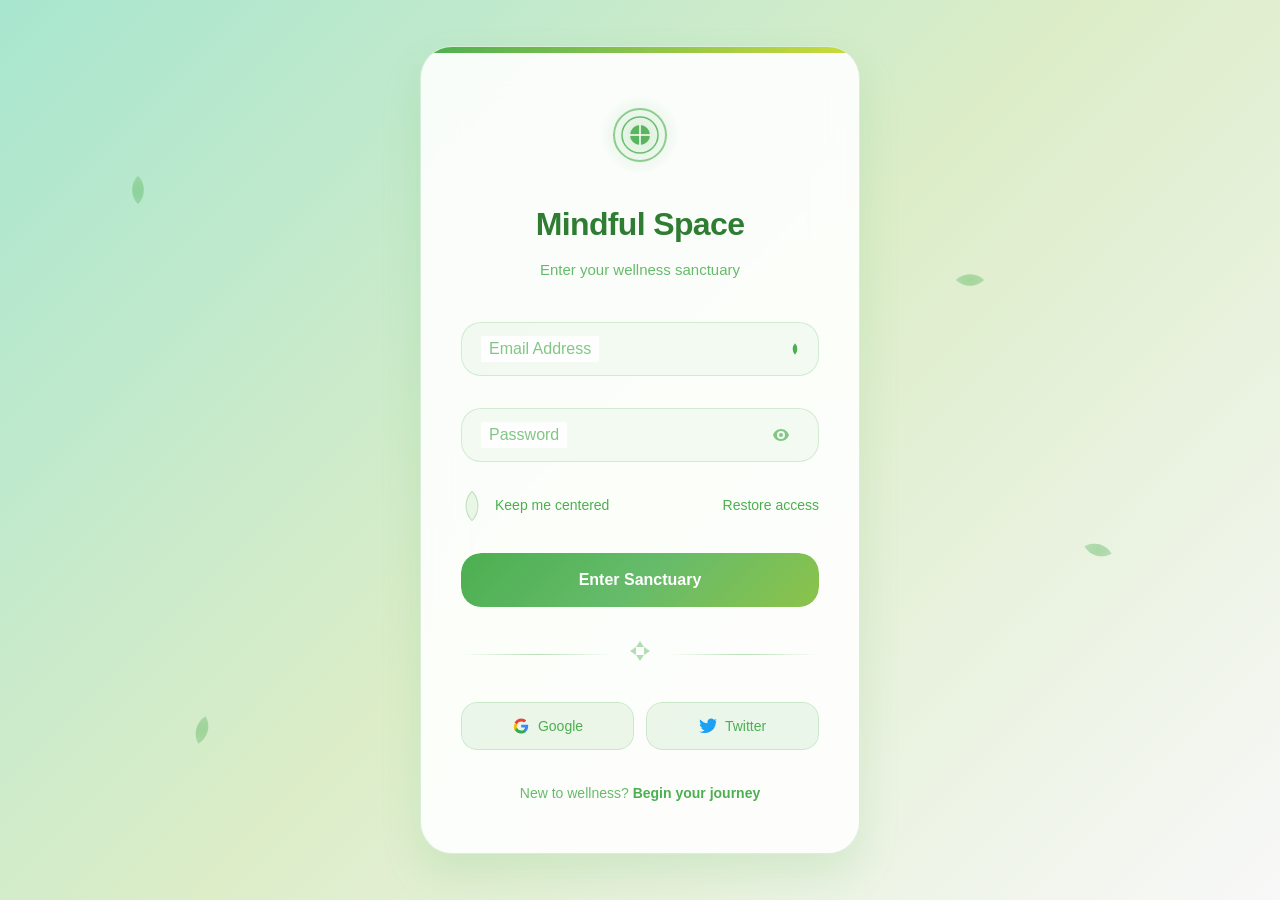
==== login/index.html @ 8d36cc29 "Add files via upload" ====
<!DOCTYPE html>
<html lang="en">
<head>
    <meta charset="UTF-8">
    <meta name="viewport" content="width=device-width, initial-scale=1.0">
    <title>Eco Wellness Login</title>
    <link rel="stylesheet" href="style.css">
</head>
<body>
    <div class="nature-background">
        <div class="floating-leaf leaf-1"></div>
        <div class="floating-leaf leaf-2"></div>
        <div class="floating-leaf leaf-3"></div>
        <div class="floating-leaf leaf-4"></div>
    </div>

    <div class="login-container">
        <div class="wellness-card">
            <div class="organic-border"></div>
            
            <div class="mindful-header">
                <div class="zen-logo">
                    <svg width="56" height="56" viewBox="0 0 56 56" fill="none">
                        <circle cx="28" cy="28" r="26" stroke="currentColor" stroke-width="2" fill="none" opacity="0.6"/>
                        <circle cx="28" cy="28" r="18" stroke="currentColor" stroke-width="1.5" fill="none" opacity="0.8"/>
                        <circle cx="28" cy="28" r="10" fill="currentColor" opacity="0.9"/>
                        <path d="M28 18v20M18 28h20" stroke="white" stroke-width="1.5" stroke-linecap="round"/>
                    </svg>
                    <div class="zen-glow"></div>
                </div>
                <h1>Mindful Space</h1>
                <p>Enter your wellness sanctuary</p>
            </div>
            
            <form class="harmony-form" id="loginForm" novalidate>
                <div class="organic-field">
                    <div class="field-nature"></div>
                    <input type="email" id="email" name="email" required autocomplete="email">
                    <label for="email">Email Address</label>
                    <div class="growth-indicator">
                        <div class="leaf-sprout"></div>
                    </div>
                    <span class="gentle-error" id="emailError"></span>
                </div>

                <div class="organic-field">
                    <div class="field-nature"></div>
                    <input type="password" id="password" name="password" required autocomplete="current-password">
                    <label for="password">Password</label>
                    <button type="button" class="nature-toggle" id="passwordToggle" aria-label="Toggle password visibility">
                        <svg class="eye-visible" width="20" height="20" viewBox="0 0 20 20" fill="none">
                            <path d="M10 4c-4 0-7 3-8 6 1 3 4 6 8 6s7-3 8-6c-1-3-4-6-8-6zm0 10a4 4 0 110-8 4 4 0 010 8zm0-6a2 2 0 100 4 2 2 0 000-4z" fill="currentColor"/>
                        </svg>
                        <svg class="eye-hidden" width="20" height="20" viewBox="0 0 20 20" fill="none">
                            <path d="M3 3l14 14M8.5 8.5a2 2 0 002.83 2.83m-.83-4.83a4 4 0 014 4M10 6C6 6 3 9 2 12c.5 1.5 2 3.5 4 4.5M10 14c4 0 7-3 8-6-.5-1.5-2-3.5-4-4.5" stroke="currentColor" stroke-width="1.5" stroke-linecap="round" stroke-linejoin="round"/>
                        </svg>
                    </button>
                    <span class="gentle-error" id="passwordError"></span>
                </div>

                <div class="mindful-options">
                    <label class="zen-checkbox">
                        <input type="checkbox" id="remember" name="remember">
                        <span class="checkbox-leaf">
                            <div class="leaf-shape"></div>
                            <svg width="10" height="8" viewBox="0 0 10 8" fill="none">
                                <path d="M1 4l2.5 2.5L9 1" stroke="currentColor" stroke-width="1.5" stroke-linecap="round" stroke-linejoin="round"/>
                            </svg>
                        </span>
                        <span class="checkbox-text">Keep me centered</span>
                    </label>
                    <a href="#" class="healing-link">Restore access</a>
                </div>

                <button type="submit" class="harmony-button">
                    <div class="button-earth"></div>
                    <span class="button-text">Enter Sanctuary</span>
                    <div class="button-growth">
                        <div class="growing-circle circle-1"></div>
                        <div class="growing-circle circle-2"></div>
                        <div class="growing-circle circle-3"></div>
                    </div>
                    <div class="button-aura"></div>
                </button>
            </form>

            <div class="balance-divider">
                <div class="divider-branch"></div>
                <div class="divider-center">
                    <svg width="24" height="24" viewBox="0 0 24 24" fill="none">
                        <path d="M12 2L8 8h8l-4-6zM12 22l4-6H8l4 6zM2 12l6-4v8l-6-4zM22 12l-6 4V8l6 4z" fill="currentColor" opacity="0.6"/>
                    </svg>
                </div>
                <div class="divider-branch"></div>
            </div>

            <div class="natural-social">
                <button type="button" class="earth-social">
                    <div class="social-earth"></div>
                    <svg width="18" height="18" viewBox="0 0 18 18">
                        <path fill="#4285F4" d="M16.2 9.2c0-.5-.04-1-.12-1.5H9.2v2.8h3.9a3.4 3.4 0 01-1.5 2.2v1.8h2.4c1.4-1.3 2.2-3.2 2.2-5.3z"/>
                        <path fill="#34A853" d="M9.2 16.5c2 0 3.7-.7 4.9-1.8l-2.4-1.8c-.7.5-1.5.7-2.5.7-1.9 0-3.6-1.3-4.2-3H2.6v1.8c1.2 2.4 3.7 4.1 6.6 4.1z"/>
                        <path fill="#FBBC05" d="M5 10.8a5.2 5.2 0 010-2.6V6.4H2.6a8.6 8.6 0 000 7.2L5 10.8z"/>
                        <path fill="#EA4335" d="M9.2 4.4c1.1 0 2.1.4 2.9 1.1l2.1-2.1C12.8 2.2 11.1 1.5 9.2 1.5c-2.9 0-5.4 1.7-6.6 4.1L5 7.4c.6-1.8 2.3-3 4.2-3z"/>
                    </svg>
                    <span>Google</span>
                    <div class="social-glow"></div>
                </button>
                
                <button type="button" class="earth-social">
                    <div class="social-earth"></div>
                    <svg width="18" height="18" viewBox="0 0 18 18" fill="#1DA1F2">
                        <path d="M18 3.4c-.7.3-1.4.5-2.2.6.8-.5 1.4-1.2 1.7-2.1-.7.4-1.5.7-2.4.9C14.4 2.1 13.4 1.5 12.2 1.5c-2.1 0-3.8 1.7-3.8 3.8 0 .3 0 .6.1.9C5.8 6 3.1 4.6 1.3 2.4c-.3.5-.5 1.2-.5 1.9 0 1.3.7 2.5 1.7 3.1-.6 0-1.2-.2-1.7-.5 0 1.8 1.3 3.4 3 3.7-.3.1-.7.1-1 .1-.2 0-.5 0-.7-.1.5 1.5 1.9 2.6 3.5 2.6-1.3 1-2.9 1.6-4.7 1.6-.3 0-.6 0-.9-.1C1.7 15.4 3.7 16 5.9 16c7.1 0 11-5.9 11-11v-.5c.8-.5 1.4-1.2 1.9-2 0 0 0 0 .2-.1z"/>
                    </svg>
                    <span>Twitter</span>
                    <div class="social-glow"></div>
                </button>
            </div>

            <div class="nurture-signup">
                <span>New to wellness? </span>
                <a href="#" class="growth-link">Begin your journey</a>
            </div>

            <div class="harmony-success" id="successMessage">
                <div class="success-mandala">
                    <div class="mandala-ring ring-1"></div>
                    <div class="mandala-ring ring-2"></div>
                    <div class="mandala-ring ring-3"></div>
                    <div class="mandala-center">
                        <svg width="28" height="28" viewBox="0 0 28 28" fill="none">
                            <path d="M8 14l6 6 12-12" stroke="currentColor" stroke-width="2.5" stroke-linecap="round" stroke-linejoin="round"/>
                        </svg>
                    </div>
                </div>
                <h3>Welcome Home</h3>
                <p>Your sanctuary awaits...</p>
            </div>
        </div>
    </div>

    <script src="../../shared/js/form-utils.js"></script>
    <script src="script.js"></script>
</body>
</html>
---- login/style.css ----
/* Eco Wellness Login Form - Complete & Self-Contained */

* {
    margin: 0;
    padding: 0;
    box-sizing: border-box;
}

body {
    font-family: -apple-system, BlinkMacSystemFont, 'Segoe UI', Roboto, 'Inter', sans-serif;
    background: linear-gradient(135deg, #a8e6cf 0%, #dcedc8 50%, #f8f8f8 100%);
    min-height: 100vh;
    display: flex;
    align-items: center;
    justify-content: center;
    padding: 20px;
    line-height: 1.6;
    position: relative;
    overflow: hidden;
}

/* Natural Background Elements */
.nature-background {
    position: fixed;
    top: 0;
    left: 0;
    width: 100%;
    height: 100%;
    z-index: 0;
    pointer-events: none;
}

.floating-leaf {
    position: absolute;
    width: 20px;
    height: 20px;
    background: radial-gradient(ellipse at center, #4caf50, #66bb6a);
    border-radius: 0 100% 0 100%;
    opacity: 0.4;
    animation: floatLeaf 8s ease-in-out infinite;
}

.leaf-1 {
    top: 20%;
    left: 10%;
    animation-delay: 0s;
    transform: rotate(45deg);
}

.leaf-2 {
    top: 60%;
    left: 85%;
    animation-delay: 2s;
    transform: rotate(-30deg);
}

.leaf-3 {
    top: 80%;
    left: 15%;
    animation-delay: 4s;
    transform: rotate(60deg);
}

.leaf-4 {
    top: 30%;
    left: 75%;
    animation-delay: 6s;
    transform: rotate(-45deg);
}

@keyframes floatLeaf {
    0%, 100% { transform: translateY(0) rotate(var(--rotation, 0deg)); opacity: 0.4; }
    50% { transform: translateY(-20px) rotate(calc(var(--rotation, 0deg) + 10deg)); opacity: 0.7; }
}

.login-container {
    width: 100%;
    max-width: 440px;
    position: relative;
    z-index: 1;
}

.wellness-card {
    background: rgba(255, 255, 255, 0.9);
    backdrop-filter: blur(20px);
    -webkit-backdrop-filter: blur(20px);
    border: 1px solid rgba(76, 175, 80, 0.2);
    border-radius: 32px;
    padding: 48px 40px;
    position: relative;
    overflow: hidden;
    box-shadow: 0 20px 40px rgba(76, 175, 80, 0.15);
}

.organic-border {
    position: absolute;
    top: 0;
    left: 0;
    right: 0;
    height: 6px;
    background: linear-gradient(90deg, #4caf50, #8bc34a, #cddc39, #8bc34a, #4caf50);
    background-size: 200% 100%;
    animation: organicFlow 4s ease-in-out infinite;
    border-radius: 32px 32px 0 0;
}

@keyframes organicFlow {
    0%, 100% { background-position: 0% 50%; }
    50% { background-position: 100% 50%; }
}

.mindful-header {
    text-align: center;
    margin-bottom: 40px;
}

.zen-logo {
    position: relative;
    width: 80px;
    height: 80px;
    margin: 0 auto 24px;
    display: flex;
    align-items: center;
    justify-content: center;
    color: #4caf50;
}

.zen-logo svg {
    position: relative;
    z-index: 2;
    animation: zenBreath 4s ease-in-out infinite;
}

@keyframes zenBreath {
    0%, 100% { transform: scale(1); }
    50% { transform: scale(1.05); }
}

.zen-glow {
    position: absolute;
    top: 0;
    left: 0;
    width: 100%;
    height: 100%;
    background: radial-gradient(circle, rgba(76, 175, 80, 0.2) 0%, transparent 70%);
    border-radius: 50%;
    animation: zenGlow 3s ease-in-out infinite;
}

@keyframes zenGlow {
    0%, 100% { transform: scale(1); opacity: 0.6; }
    50% { transform: scale(1.2); opacity: 0.8; }
}

.mindful-header h1 {
    color: #2e7d32;
    font-size: 2rem;
    font-weight: 600;
    margin-bottom: 8px;
    letter-spacing: -0.02em;
}

.mindful-header p {
    color: #66bb6a;
    font-size: 15px;
    font-weight: 400;
}

/* Organic Form Fields */
.organic-field {
    position: relative;
    margin-bottom: 32px;
}

.field-nature {
    position: absolute;
    top: 0;
    left: 0;
    right: 0;
    bottom: 0;
    background: rgba(76, 175, 80, 0.05);
    border: 1.5px solid rgba(76, 175, 80, 0.2);
    border-radius: 20px;
    transition: all 0.3s ease;
}

.organic-field input {
    width: 100%;
    background: transparent;
    border: none;
    padding: 18px 60px 18px 20px;
    color: #2e7d32;
    font-size: 16px;
    font-weight: 400;
    outline: none;
    position: relative;
    z-index: 2;
    font-family: inherit;
}

.organic-field input::placeholder {
    color: transparent;
}

.organic-field label {
    position: absolute;
    left: 20px;
    top: 50%;
    transform: translateY(-50%);
    color: #81c784;
    font-size: 16px;
    font-weight: 400;
    pointer-events: none;
    transition: all 0.3s ease;
    z-index: 3;
    background: rgba(255, 255, 255, 0.9);
    padding: 0 8px;
}

.organic-field input:focus + label,
.organic-field input:not(:placeholder-shown) + label {
    top: 0;
    font-size: 13px;
    font-weight: 500;
    color: #4caf50;
    transform: translateY(-50%);
}

.organic-field input:focus ~ .field-nature {
    border-color: #4caf50;
    background: rgba(76, 175, 80, 0.1);
    box-shadow: 0 0 0 2px rgba(76, 175, 80, 0.2);
}

.growth-indicator {
    position: absolute;
    right: 20px;
    top: 50%;
    transform: translateY(-50%);
    width: 8px;
    height: 8px;
    z-index: 4;
}

.leaf-sprout {
    width: 100%;
    height: 100%;
    background: #4caf50;
    border-radius: 0 100% 0 100%;
    opacity: 0;
    transform: scale(0) rotate(45deg);
    animation: sproutGrow 0.5s ease-out forwards;
}

.organic-field input:focus ~ .growth-indicator .leaf-sprout,
.organic-field input:valid ~ .growth-indicator .leaf-sprout {
    opacity: 1;
    transform: scale(1) rotate(45deg);
}

@keyframes sproutGrow {
    0% { opacity: 0; transform: scale(0) rotate(45deg); }
    100% { opacity: 1; transform: scale(1) rotate(45deg); }
}

/* Nature Toggle */
.organic-field:has(.nature-toggle) input {
    padding-right: 56px;
}

.nature-toggle {
    position: absolute;
    right: 20px;
    top: 50%;
    transform: translateY(-50%);
    background: none;
    border: none;
    cursor: pointer;
    color: #81c784;
    padding: 8px;
    border-radius: 12px;
    transition: all 0.3s ease;
    z-index: 4;
    display: flex;
    align-items: center;
    justify-content: center;
}

.nature-toggle:hover {
    color: #4caf50;
    background: rgba(76, 175, 80, 0.1);
}

.eye-hidden {
    display: none;
}

.nature-toggle.toggle-visible .eye-visible {
    display: none;
}

.nature-toggle.toggle-visible .eye-hidden {
    display: block;
}

/* Mindful Options */
.mindful-options {
    display: flex;
    justify-content: space-between;
    align-items: center;
    margin-bottom: 36px;
    flex-wrap: wrap;
    gap: 16px;
}

.zen-checkbox {
    display: flex;
    align-items: center;
    cursor: pointer;
    font-size: 14px;
    color: #4caf50;
    font-weight: 500;
}

.zen-checkbox input[type="checkbox"] {
    display: none;
}

.checkbox-leaf {
    width: 22px;
    height: 22px;
    margin-right: 12px;
    position: relative;
    display: flex;
    align-items: center;
    justify-content: center;
}

.leaf-shape {
    width: 100%;
    height: 100%;
    background: rgba(76, 175, 80, 0.1);
    border: 1.5px solid rgba(76, 175, 80, 0.3);
    border-radius: 0 100% 0 100%;
    transform: rotate(45deg);
    transition: all 0.3s ease;
    position: absolute;
}

.checkbox-leaf svg {
    color: transparent;
    transition: color 0.3s ease;
    position: relative;
    z-index: 1;
    transform: rotate(-45deg);
}

.zen-checkbox input[type="checkbox"]:checked + .checkbox-leaf .leaf-shape {
    background: #4caf50;
    border-color: #4caf50;
    box-shadow: 0 0 12px rgba(76, 175, 80, 0.4);
}

.zen-checkbox input[type="checkbox"]:checked + .checkbox-leaf svg {
    color: #ffffff;
}

.healing-link {
    color: #4caf50;
    text-decoration: none;
    font-size: 14px;
    font-weight: 500;
    transition: all 0.3s ease;
    position: relative;
}

.healing-link::after {
    content: '';
    position: absolute;
    bottom: -2px;
    left: 0;
    width: 0;
    height: 2px;
    background: linear-gradient(90deg, #4caf50, #8bc34a);
    transition: width 0.3s ease;
}

.healing-link:hover::after {
    width: 100%;
}

.healing-link:hover {
    color: #2e7d32;
}

/* Harmony Button */
.harmony-button {
    width: 100%;
    background: transparent;
    color: #ffffff;
    border: none;
    border-radius: 20px;
    padding: 0;
    cursor: pointer;
    font-family: inherit;
    font-size: 16px;
    font-weight: 600;
    position: relative;
    margin-bottom: 32px;
    overflow: hidden;
    min-height: 54px;
    display: flex;
    align-items: center;
    justify-content: center;
}

.button-earth {
    position: absolute;
    top: 0;
    left: 0;
    right: 0;
    bottom: 0;
    background: linear-gradient(135deg, #4caf50, #66bb6a, #8bc34a);
    border-radius: 20px;
    transition: all 0.3s ease;
}

.harmony-button:hover .button-earth {
    background: linear-gradient(135deg, #388e3c, #4caf50, #66bb6a);
    transform: scale(1.02);
}

.harmony-button:active .button-earth {
    transform: scale(0.98);
}

.button-text {
    position: relative;
    z-index: 2;
    transition: opacity 0.3s ease;
}

.button-growth {
    position: absolute;
    z-index: 2;
    opacity: 0;
    transition: opacity 0.3s ease;
    display: flex;
    gap: 6px;
}

.growing-circle {
    width: 8px;
    height: 8px;
    background: #ffffff;
    border-radius: 50%;
    animation: organicGrow 1.5s ease-in-out infinite;
}

.circle-2 { animation-delay: 0.2s; }
.circle-3 { animation-delay: 0.4s; }

@keyframes organicGrow {
    0%, 80%, 100% { transform: scale(0.8); opacity: 0.6; }
    40% { transform: scale(1.2); opacity: 1; }
}

.harmony-button.loading .button-text {
    opacity: 0;
}

.harmony-button.loading .button-growth {
    opacity: 1;
}

.button-aura {
    position: absolute;
    top: -3px;
    left: -3px;
    right: -3px;
    bottom: -3px;
    background: linear-gradient(135deg, #4caf50, #8bc34a);
    border-radius: 23px;
    opacity: 0;
    filter: blur(12px);
    transition: opacity 0.3s ease;
    z-index: -1;
}

.harmony-button:hover .button-aura {
    opacity: 0.6;
}

/* Balance Divider */
.balance-divider {
    display: flex;
    align-items: center;
    margin: 32px 0;
    gap: 16px;
}

.divider-branch {
    flex: 1;
    height: 1px;
    background: linear-gradient(90deg, transparent, rgba(76, 175, 80, 0.4), transparent);
}

.divider-center {
    color: #4caf50;
    opacity: 0.7;
    animation: centerPulse 3s ease-in-out infinite;
}

@keyframes centerPulse {
    0%, 100% { opacity: 0.7; transform: scale(1); }
    50% { opacity: 1; transform: scale(1.1); }
}

/* Natural Social */
.natural-social {
    display: flex;
    gap: 12px;
    margin-bottom: 32px;
}

.earth-social {
    flex: 1;
    background: transparent;
    color: #4caf50;
    border: none;
    border-radius: 16px;
    padding: 14px 16px;
    cursor: pointer;
    font-family: inherit;
    font-size: 14px;
    font-weight: 500;
    display: flex;
    align-items: center;
    justify-content: center;
    gap: 8px;
    transition: all 0.3s ease;
    min-height: 48px;
    position: relative;
    overflow: hidden;
}

.social-earth {
    position: absolute;
    top: 0;
    left: 0;
    right: 0;
    bottom: 0;
    background: rgba(76, 175, 80, 0.1);
    border: 1.5px solid rgba(76, 175, 80, 0.2);
    border-radius: 16px;
    transition: all 0.3s ease;
}

.earth-social:hover .social-earth {
    background: rgba(76, 175, 80, 0.15);
    border-color: rgba(76, 175, 80, 0.4);
}

.earth-social span,
.earth-social svg {
    position: relative;
    z-index: 2;
}

.social-glow {
    position: absolute;
    top: -2px;
    left: -2px;
    right: -2px;
    bottom: -2px;
    background: rgba(76, 175, 80, 0.3);
    border-radius: 18px;
    opacity: 0;
    filter: blur(8px);
    transition: opacity 0.3s ease;
    z-index: 0;
}

.earth-social:hover .social-glow {
    opacity: 1;
}

/* Nurture Signup */
.nurture-signup {
    text-align: center;
    font-size: 14px;
    color: #66bb6a;
}

.growth-link {
    color: #4caf50;
    text-decoration: none;
    font-weight: 600;
    transition: all 0.3s ease;
    position: relative;
}

.growth-link::after {
    content: '';
    position: absolute;
    bottom: -2px;
    left: 0;
    width: 0;
    height: 2px;
    background: linear-gradient(90deg, #4caf50, #8bc34a);
    transition: width 0.3s ease;
}

.growth-link:hover::after {
    width: 100%;
}

.growth-link:hover {
    color: #2e7d32;
}

/* Gentle Error */
.gentle-error {
    color: #ff7043;
    font-size: 12px;
    font-weight: 500;
    margin-top: 8px;
    opacity: 0;
    transform: translateY(-4px);
    transition: all 0.3s ease;
    position: relative;
    z-index: 5;
}

.gentle-error.show {
    opacity: 1;
    transform: translateY(0);
}

.organic-field.error .field-nature {
    border-color: #ff7043;
    background: rgba(255, 112, 67, 0.1);
}

.organic-field.error label {
    color: #ff5722;
}

/* Harmony Success */
.harmony-success {
    display: none;
    text-align: center;
    padding: 40px 20px;
    opacity: 0;
    transform: translateY(20px);
    transition: all 0.5s ease;
}

.harmony-success.show {
    display: block;
    opacity: 1;
    transform: translateY(0);
}

.success-mandala {
    position: relative;
    width: 90px;
    height: 90px;
    margin: 0 auto 24px;
    display: flex;
    align-items: center;
    justify-content: center;
}

.mandala-ring {
    position: absolute;
    border: 2px solid #4caf50;
    border-radius: 50%;
    animation: mandalaGrow 1.2s ease-out forwards;
    opacity: 0;
}

.ring-1 {
    width: 60px;
    height: 60px;
    top: 15px;
    left: 15px;
    animation-delay: 0s;
}

.ring-2 {
    width: 75px;
    height: 75px;
    top: 7.5px;
    left: 7.5px;
    animation-delay: 0.2s;
}

.ring-3 {
    width: 90px;
    height: 90px;
    top: 0;
    left: 0;
    animation-delay: 0.4s;
}

@keyframes mandalaGrow {
    0% { opacity: 0; transform: scale(0) rotate(0deg); }
    50% { opacity: 1; transform: scale(1.1) rotate(180deg); }
    100% { opacity: 0.8; transform: scale(1) rotate(360deg); }
}

.mandala-center {
    position: relative;
    z-index: 2;
    color: #4caf50;
    animation: centerBloom 0.8s ease-out 0.6s forwards;
    opacity: 0;
}

@keyframes centerBloom {
    0% { opacity: 0; transform: scale(0); }
    100% { opacity: 1; transform: scale(1); }
}

.harmony-success h3 {
    color: #2e7d32;
    font-size: 1.5rem;
    font-weight: 600;
    margin-bottom: 8px;
}

.harmony-success p {
    color: #66bb6a;
    font-size: 14px;
}

/* Mobile Responsive */
@media (max-width: 480px) {
    body {
        padding: 16px;
    }
    
    .wellness-card {
        padding: 36px 28px;
        border-radius: 24px;
    }
    
    .mindful-header h1 {
        font-size: 1.75rem;
    }
    
    .zen-logo {
        width: 60px;
        height: 60px;
    }
    
    .mindful-options {
        flex-direction: column;
        align-items: flex-start;
        gap: 16px;
    }
    
    .natural-social {
        flex-direction: column;
    }
    
    .floating-leaf {
        width: 16px;
        height: 16px;
    }
}
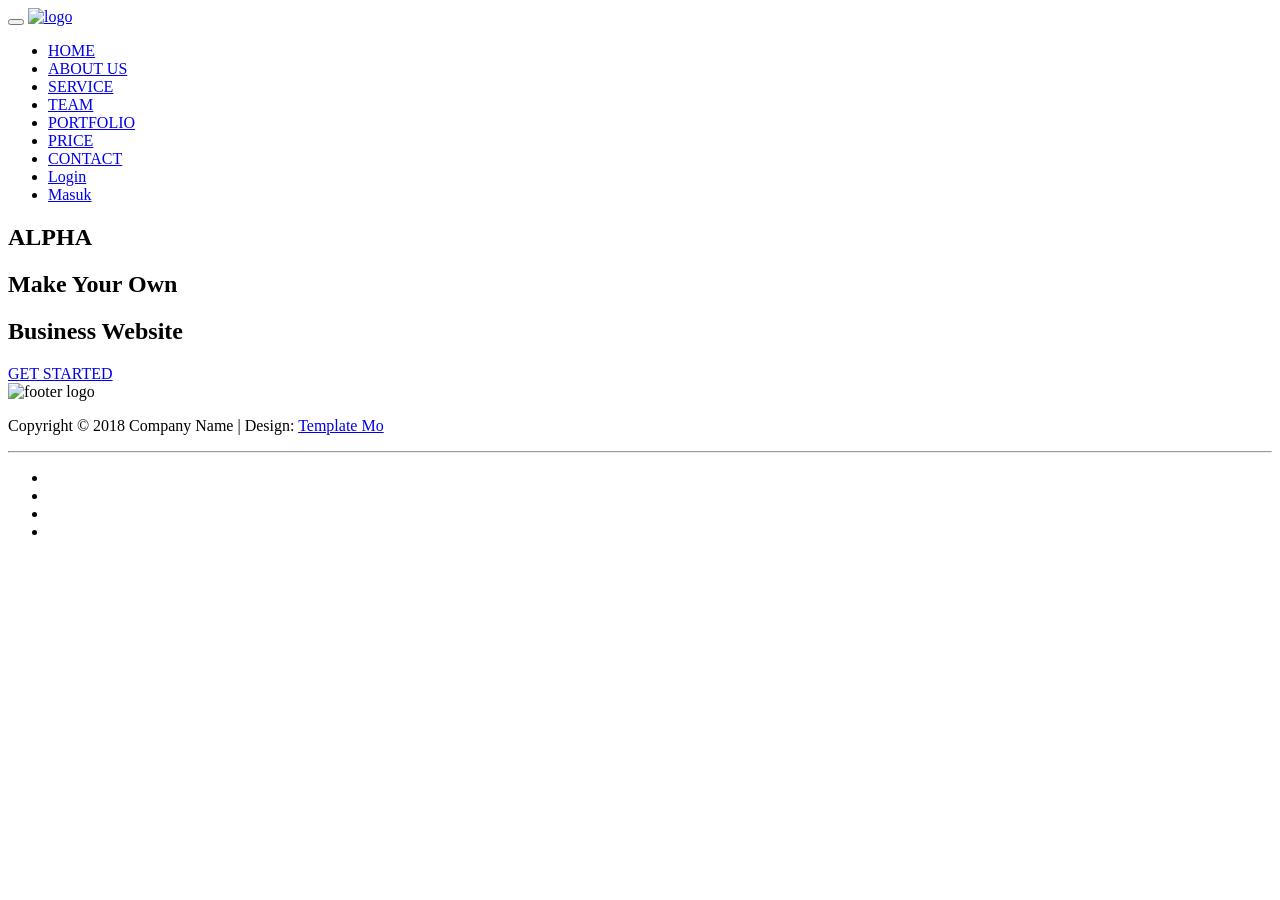
==== commit a830d3ea: "Update index.html" ====
--- a/login/index.html
+++ b/login/index.html
@@ -1,145 +1,104 @@
 <!DOCTYPE html>
 <html lang="en">
 <head>
-    <meta charset="UTF-8">
-    <meta name="viewport" content="width=device-width, initial-scale=1.0">
-    <title>Eco Wellness Login</title>
-    <link rel="stylesheet" href="style.css">
+	<meta charset="utf-8">
+	<meta http-equiv="X-UA-Compatible" content="IE=Edge">
+	<meta name="viewport" content="width=device-width, initial-scale=1">
+	<meta name="keywords" content="">
+	<meta name="description" content="">
+	<title>Alpha - Free Business HTML CSS Template</title>
+
+	<link rel="stylesheet" href="css/bootstrap.min.css">
+	<link rel="stylesheet" href="css/animate.min.css">
+	<link rel="stylesheet" href="css/font-awesome.min.css">
+	<link rel="stylesheet" href="css/nivo-lightbox.css">
+	<link rel="stylesheet" href="css/nivo_themes/default/default.css">
+	<link rel="stylesheet" href="css/templatemo-style.css">
+	<link href='http://fonts.googleapis.com/css?family=Open+Sans:400,300,600,700' rel='stylesheet'>
+	<link href='http://fonts.googleapis.com/css?family=Dosis:400,700' rel='stylesheet'>
 </head>
-<body>
-    <div class="nature-background">
-        <div class="floating-leaf leaf-1"></div>
-        <div class="floating-leaf leaf-2"></div>
-        <div class="floating-leaf leaf-3"></div>
-        <div class="floating-leaf leaf-4"></div>
-    </div>
 
-    <div class="login-container">
-        <div class="wellness-card">
-            <div class="organic-border"></div>
-            
-            <div class="mindful-header">
-                <div class="zen-logo">
-                    <svg width="56" height="56" viewBox="0 0 56 56" fill="none">
-                        <circle cx="28" cy="28" r="26" stroke="currentColor" stroke-width="2" fill="none" opacity="0.6"/>
-                        <circle cx="28" cy="28" r="18" stroke="currentColor" stroke-width="1.5" fill="none" opacity="0.8"/>
-                        <circle cx="28" cy="28" r="10" fill="currentColor" opacity="0.9"/>
-                        <path d="M28 18v20M18 28h20" stroke="white" stroke-width="1.5" stroke-linecap="round"/>
-                    </svg>
-                    <div class="zen-glow"></div>
-                </div>
-                <h1>Mindful Space</h1>
-                <p>Enter your wellness sanctuary</p>
-            </div>
-            
-            <form class="harmony-form" id="loginForm" novalidate>
-                <div class="organic-field">
-                    <div class="field-nature"></div>
-                    <input type="email" id="email" name="email" required autocomplete="email">
-                    <label for="email">Email Address</label>
-                    <div class="growth-indicator">
-                        <div class="leaf-sprout"></div>
-                    </div>
-                    <span class="gentle-error" id="emailError"></span>
-                </div>
+<body data-spy="scroll" data-target=".navbar-collapse">
 
-                <div class="organic-field">
-                    <div class="field-nature"></div>
-                    <input type="password" id="password" name="password" required autocomplete="current-password">
-                    <label for="password">Password</label>
-                    <button type="button" class="nature-toggle" id="passwordToggle" aria-label="Toggle password visibility">
-                        <svg class="eye-visible" width="20" height="20" viewBox="0 0 20 20" fill="none">
-                            <path d="M10 4c-4 0-7 3-8 6 1 3 4 6 8 6s7-3 8-6c-1-3-4-6-8-6zm0 10a4 4 0 110-8 4 4 0 010 8zm0-6a2 2 0 100 4 2 2 0 000-4z" fill="currentColor"/>
-                        </svg>
-                        <svg class="eye-hidden" width="20" height="20" viewBox="0 0 20 20" fill="none">
-                            <path d="M3 3l14 14M8.5 8.5a2 2 0 002.83 2.83m-.83-4.83a4 4 0 014 4M10 6C6 6 3 9 2 12c.5 1.5 2 3.5 4 4.5M10 14c4 0 7-3 8-6-.5-1.5-2-3.5-4-4.5" stroke="currentColor" stroke-width="1.5" stroke-linecap="round" stroke-linejoin="round"/>
-                        </svg>
-                    </button>
-                    <span class="gentle-error" id="passwordError"></span>
-                </div>
+<div class="preloader">
+	<div class="sk-spinner sk-spinner-rotating-plane"></div>
+</div>
 
-                <div class="mindful-options">
-                    <label class="zen-checkbox">
-                        <input type="checkbox" id="remember" name="remember">
-                        <span class="checkbox-leaf">
-                            <div class="leaf-shape"></div>
-                            <svg width="10" height="8" viewBox="0 0 10 8" fill="none">
-                                <path d="M1 4l2.5 2.5L9 1" stroke="currentColor" stroke-width="1.5" stroke-linecap="round" stroke-linejoin="round"/>
-                            </svg>
-                        </span>
-                        <span class="checkbox-text">Keep me centered</span>
-                    </label>
-                    <a href="#" class="healing-link">Restore access</a>
-                </div>
+<!-- NAVBAR -->
+<nav class="navbar navbar-default navbar-fixed-top sticky-navigation" role="navigation">
+	<div class="container">
+		<div class="navbar-header">
+			<button class="navbar-toggle" data-toggle="collapse" data-target=".navbar-collapse">
+				<span class="icon icon-bar"></span>
+				<span class="icon icon-bar"></span>
+				<span class="icon icon-bar"></span>
+			</button>
+			<a href="#"><img src="images/logo.png" class="img-responsive site-logo" alt="logo"></a>
+		</div>
 
-                <button type="submit" class="harmony-button">
-                    <div class="button-earth"></div>
-                    <span class="button-text">Enter Sanctuary</span>
-                    <div class="button-growth">
-                        <div class="growing-circle circle-1"></div>
-                        <div class="growing-circle circle-2"></div>
-                        <div class="growing-circle circle-3"></div>
-                    </div>
-                    <div class="button-aura"></div>
-                </button>
-            </form>
+		<div class="collapse navbar-collapse">
+			<ul class="nav navbar-nav navbar-right main-navigation">
+				<li><a href="#home" class="smoothScroll">HOME</a></li>
+				<li><a href="#about" class="smoothScroll">ABOUT US</a></li>
+				<li><a href="#service" class="smoothScroll">SERVICE</a></li>
+				<li><a href="#team" class="smoothScroll">TEAM</a></li>
+				<li><a href="#portfolio" class="smoothScroll">PORTFOLIO</a></li>
+				<li><a href="#price" class="smoothScroll">PRICE</a></li>
+				<li><a href="#contact" class="smoothScroll">CONTACT</a></li>
 
-            <div class="balance-divider">
-                <div class="divider-branch"></div>
-                <div class="divider-center">
-                    <svg width="24" height="24" viewBox="0 0 24 24" fill="none">
-                        <path d="M12 2L8 8h8l-4-6zM12 22l4-6H8l4 6zM2 12l6-4v8l-6-4zM22 12l-6 4V8l6 4z" fill="currentColor" opacity="0.6"/>
-                    </svg>
-                </div>
-                <div class="divider-branch"></div>
-            </div>
+				<!-- TAMBAHAN LOGIN -->
+				<li><a href="login/index.html" class="btn btn-primary">Login</a></li>
+				<li><a href="../index.html" class="btn btn-success">Masuk</a></li>
+			</ul>
+		</div>
+	</div>
+</nav>
 
-            <div class="natural-social">
-                <button type="button" class="earth-social">
-                    <div class="social-earth"></div>
-                    <svg width="18" height="18" viewBox="0 0 18 18">
-                        <path fill="#4285F4" d="M16.2 9.2c0-.5-.04-1-.12-1.5H9.2v2.8h3.9a3.4 3.4 0 01-1.5 2.2v1.8h2.4c1.4-1.3 2.2-3.2 2.2-5.3z"/>
-                        <path fill="#34A853" d="M9.2 16.5c2 0 3.7-.7 4.9-1.8l-2.4-1.8c-.7.5-1.5.7-2.5.7-1.9 0-3.6-1.3-4.2-3H2.6v1.8c1.2 2.4 3.7 4.1 6.6 4.1z"/>
-                        <path fill="#FBBC05" d="M5 10.8a5.2 5.2 0 010-2.6V6.4H2.6a8.6 8.6 0 000 7.2L5 10.8z"/>
-                        <path fill="#EA4335" d="M9.2 4.4c1.1 0 2.1.4 2.9 1.1l2.1-2.1C12.8 2.2 11.1 1.5 9.2 1.5c-2.9 0-5.4 1.7-6.6 4.1L5 7.4c.6-1.8 2.3-3 4.2-3z"/>
-                    </svg>
-                    <span>Google</span>
-                    <div class="social-glow"></div>
-                </button>
-                
-                <button type="button" class="earth-social">
-                    <div class="social-earth"></div>
-                    <svg width="18" height="18" viewBox="0 0 18 18" fill="#1DA1F2">
-                        <path d="M18 3.4c-.7.3-1.4.5-2.2.6.8-.5 1.4-1.2 1.7-2.1-.7.4-1.5.7-2.4.9C14.4 2.1 13.4 1.5 12.2 1.5c-2.1 0-3.8 1.7-3.8 3.8 0 .3 0 .6.1.9C5.8 6 3.1 4.6 1.3 2.4c-.3.5-.5 1.2-.5 1.9 0 1.3.7 2.5 1.7 3.1-.6 0-1.2-.2-1.7-.5 0 1.8 1.3 3.4 3 3.7-.3.1-.7.1-1 .1-.2 0-.5 0-.7-.1.5 1.5 1.9 2.6 3.5 2.6-1.3 1-2.9 1.6-4.7 1.6-.3 0-.6 0-.9-.1C1.7 15.4 3.7 16 5.9 16c7.1 0 11-5.9 11-11v-.5c.8-.5 1.4-1.2 1.9-2 0 0 0 0 .2-.1z"/>
-                    </svg>
-                    <span>Twitter</span>
-                    <div class="social-glow"></div>
-                </button>
-            </div>
+<!-- HOME -->
+<section id="home" class="tm-home">
+	<div class="container">
+		<div class="row">
+			<div class="col-md-12 col-sm-12">
+            	<h1 class="wow fadeIn tm-home-logo" data-wow-delay="1.3s">ALPHA</h1>
+				<h2 class="wow fadeIn tm-home-header" data-wow-delay="1.6s">Make Your Own</h2>
+				<h2 class="wow fadeInUp tm-home-header" data-wow-delay="1.9s">Business Website</h2>
+				<a href="#about" class="smoothScroll btn btn-default btn-lg">GET STARTED</a>
+			</div>
+		</div>
+	</div>
+</section>
 
-            <div class="nurture-signup">
-                <span>New to wellness? </span>
-                <a href="#" class="growth-link">Begin your journey</a>
-            </div>
+<!-- (SEMUA BAGIAN TETAP SAMA, TIDAK DIUBAH) -->
 
-            <div class="harmony-success" id="successMessage">
-                <div class="success-mandala">
-                    <div class="mandala-ring ring-1"></div>
-                    <div class="mandala-ring ring-2"></div>
-                    <div class="mandala-ring ring-3"></div>
-                    <div class="mandala-center">
-                        <svg width="28" height="28" viewBox="0 0 28 28" fill="none">
-                            <path d="M8 14l6 6 12-12" stroke="currentColor" stroke-width="2.5" stroke-linecap="round" stroke-linejoin="round"/>
-                        </svg>
-                    </div>
-                </div>
-                <h3>Welcome Home</h3>
-                <p>Your sanctuary awaits...</p>
-            </div>
-        </div>
-    </div>
+<!-- FOOTER -->
+<footer>
+	<div class="container">
+		<div class="row">
+			<div class="col-md-12 col-sm-12">
+				<img src="images/logo.png" class="img-responsive" alt="footer logo">
+				<p>Copyright &copy; 2018 Company Name 
+                | Design: <a rel="nofollow" href="https://templatemo.com">Template Mo</a></p>
+				<hr>
+				<ul class="social-icon">
+					<li><a href="#" class="fa fa-facebook"></a></li>
+					<li><a href="#" class="fa fa-twitter"></a></li>
+					<li><a href="#" class="fa fa-instagram"></a></li>
+					<li><a href="#" class="fa fa-dribbble"></a></li>
+				</ul>
+			</div>
+		</div>
+	</div>
+</footer>
 
-    <script src="../../shared/js/form-utils.js"></script>
-    <script src="script.js"></script>
+<script src="js/jquery.js"></script>
+<script src="js/bootstrap.min.js"></script>
+<script src="js/smoothscroll.js"></script>
+<script src="js/jquery.nav.js"></script>
+<script src="js/isotope.js"></script>
+<script src="js/imagesloaded.min.js"></script>
+<script src="js/nivo-lightbox.min.js"></script>
+<script src="js/wow.min.js"></script>
+<script src="js/custom.js"></script>
+
 </body>
-</html>+</html>
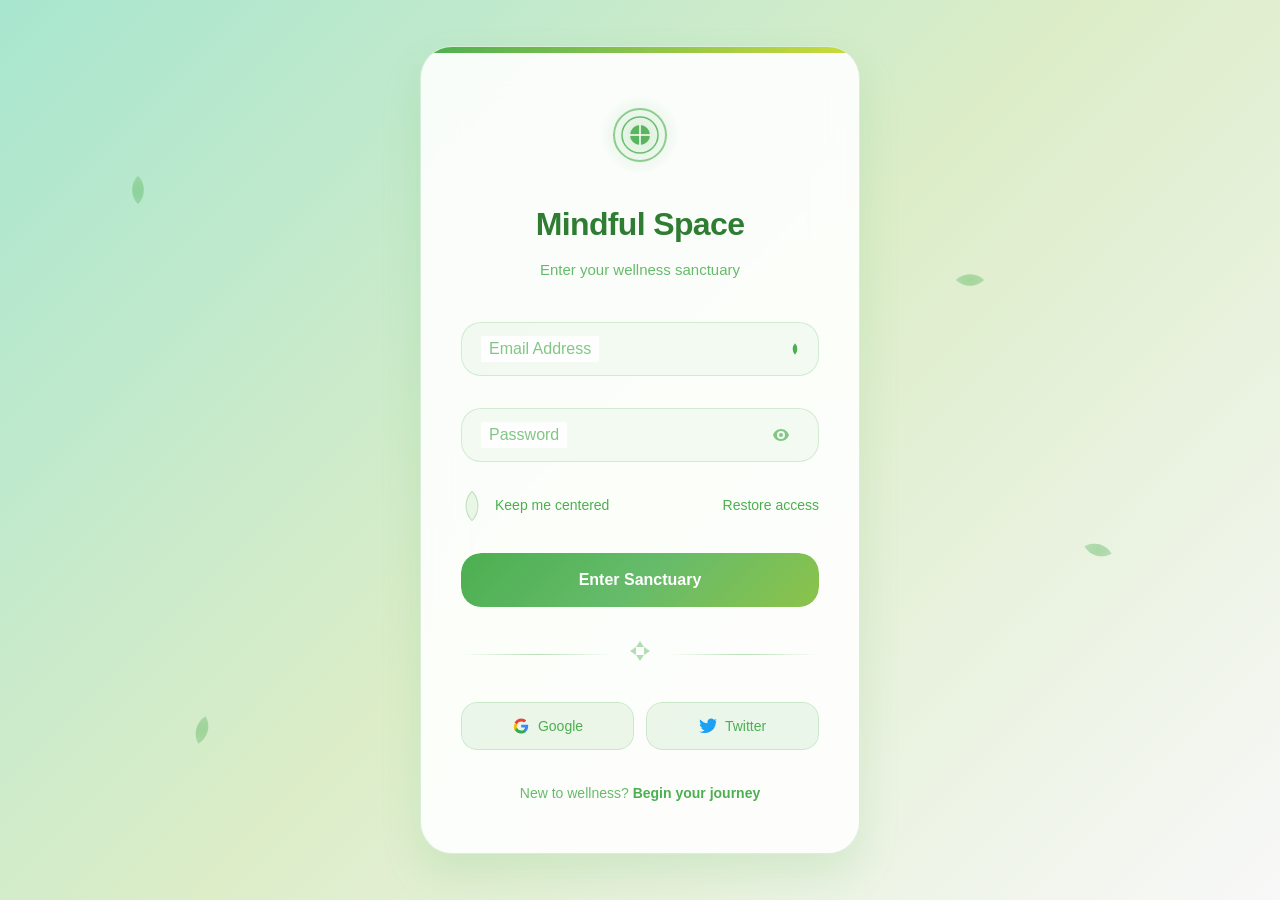
==== commit 4a700c6a: "Update index.html" ====
--- a/login/index.html
+++ b/login/index.html
@@ -1,104 +1,145 @@
 <!DOCTYPE html>
 <html lang="en">
 <head>
-	<meta charset="utf-8">
-	<meta http-equiv="X-UA-Compatible" content="IE=Edge">
-	<meta name="viewport" content="width=device-width, initial-scale=1">
-	<meta name="keywords" content="">
-	<meta name="description" content="">
-	<title>Alpha - Free Business HTML CSS Template</title>
+    <meta charset="UTF-8">
+    <meta name="viewport" content="width=device-width, initial-scale=1.0">
+    <title>Eco Wellness Login</title>
+    <link rel="stylesheet" href="style.css">
+</head>
+<body>
+    <div class="nature-background">
+        <div class="floating-leaf leaf-1"></div>
+        <div class="floating-leaf leaf-2"></div>
+        <div class="floating-leaf leaf-3"></div>
+        <div class="floating-leaf leaf-4"></div>
+    </div>
 
-	<link rel="stylesheet" href="css/bootstrap.min.css">
-	<link rel="stylesheet" href="css/animate.min.css">
-	<link rel="stylesheet" href="css/font-awesome.min.css">
-	<link rel="stylesheet" href="css/nivo-lightbox.css">
-	<link rel="stylesheet" href="css/nivo_themes/default/default.css">
-	<link rel="stylesheet" href="css/templatemo-style.css">
-	<link href='http://fonts.googleapis.com/css?family=Open+Sans:400,300,600,700' rel='stylesheet'>
-	<link href='http://fonts.googleapis.com/css?family=Dosis:400,700' rel='stylesheet'>
-</head>
+    <div class="login-container">
+        <div class="wellness-card">
+            <div class="organic-border"></div>
+            
+            <div class="mindful-header">
+                <div class="zen-logo">
+                    <svg width="56" height="56" viewBox="0 0 56 56" fill="none">
+                        <circle cx="28" cy="28" r="26" stroke="currentColor" stroke-width="2" fill="none" opacity="0.6"/>
+                        <circle cx="28" cy="28" r="18" stroke="currentColor" stroke-width="1.5" fill="none" opacity="0.8"/>
+                        <circle cx="28" cy="28" r="10" fill="currentColor" opacity="0.9"/>
+                        <path d="M28 18v20M18 28h20" stroke="white" stroke-width="1.5" stroke-linecap="round"/>
+                    </svg>
+                    <div class="zen-glow"></div>
+                </div>
+                <h1>Mindful Space</h1>
+                <p>Enter your wellness sanctuary</p>
+            </div>
+            
+            <form class="harmony-form" id="loginForm" novalidate>
+                <div class="organic-field">
+                    <div class="field-nature"></div>
+                    <input type="email" id="email" name="email" required autocomplete="email">
+                    <label for="email">Email Address</label>
+                    <div class="growth-indicator">
+                        <div class="leaf-sprout"></div>
+                    </div>
+                    <span class="gentle-error" id="emailError"></span>
+                </div>
 
-<body data-spy="scroll" data-target=".navbar-collapse">
+                <div class="organic-field">
+                    <div class="field-nature"></div>
+                    <input type="password" id="password" name="password" required autocomplete="current-password">
+                    <label for="password">Password</label>
+                    <button type="button" class="nature-toggle" id="passwordToggle" aria-label="Toggle password visibility">
+                        <svg class="eye-visible" width="20" height="20" viewBox="0 0 20 20" fill="none">
+                            <path d="M10 4c-4 0-7 3-8 6 1 3 4 6 8 6s7-3 8-6c-1-3-4-6-8-6zm0 10a4 4 0 110-8 4 4 0 010 8zm0-6a2 2 0 100 4 2 2 0 000-4z" fill="currentColor"/>
+                        </svg>
+                        <svg class="eye-hidden" width="20" height="20" viewBox="0 0 20 20" fill="none">
+                            <path d="M3 3l14 14M8.5 8.5a2 2 0 002.83 2.83m-.83-4.83a4 4 0 014 4M10 6C6 6 3 9 2 12c.5 1.5 2 3.5 4 4.5M10 14c4 0 7-3 8-6-.5-1.5-2-3.5-4-4.5" stroke="currentColor" stroke-width="1.5" stroke-linecap="round" stroke-linejoin="round"/>
+                        </svg>
+                    </button>
+                    <span class="gentle-error" id="passwordError"></span>
+                </div>
 
-<div class="preloader">
-	<div class="sk-spinner sk-spinner-rotating-plane"></div>
-</div>
+                <div class="mindful-options">
+                    <label class="zen-checkbox">
+                        <input type="checkbox" id="remember" name="remember">
+                        <span class="checkbox-leaf">
+                            <div class="leaf-shape"></div>
+                            <svg width="10" height="8" viewBox="0 0 10 8" fill="none">
+                                <path d="M1 4l2.5 2.5L9 1" stroke="currentColor" stroke-width="1.5" stroke-linecap="round" stroke-linejoin="round"/>
+                            </svg>
+                        </span>
+                        <span class="checkbox-text">Keep me centered</span>
+                    </label>
+                    <a href="#" class="healing-link">Restore access</a>
+                </div>
 
-<!-- NAVBAR -->
-<nav class="navbar navbar-default navbar-fixed-top sticky-navigation" role="navigation">
-	<div class="container">
-		<div class="navbar-header">
-			<button class="navbar-toggle" data-toggle="collapse" data-target=".navbar-collapse">
-				<span class="icon icon-bar"></span>
-				<span class="icon icon-bar"></span>
-				<span class="icon icon-bar"></span>
-			</button>
-			<a href="#"><img src="images/logo.png" class="img-responsive site-logo" alt="logo"></a>
-		</div>
+                <button type="submit" class="harmony-button">
+                    <div class="button-earth"></div>
+                    <span class="button-text">Enter Sanctuary</span>
+                    <div class="button-growth">
+                        <div class="growing-circle circle-1"></div>
+                        <div class="growing-circle circle-2"></div>
+                        <div class="growing-circle circle-3"></div>
+                    </div>
+                    <div class="button-aura"></div>
+                </button>
+            </form>
 
-		<div class="collapse navbar-collapse">
-			<ul class="nav navbar-nav navbar-right main-navigation">
-				<li><a href="#home" class="smoothScroll">HOME</a></li>
-				<li><a href="#about" class="smoothScroll">ABOUT US</a></li>
-				<li><a href="#service" class="smoothScroll">SERVICE</a></li>
-				<li><a href="#team" class="smoothScroll">TEAM</a></li>
-				<li><a href="#portfolio" class="smoothScroll">PORTFOLIO</a></li>
-				<li><a href="#price" class="smoothScroll">PRICE</a></li>
-				<li><a href="#contact" class="smoothScroll">CONTACT</a></li>
+            <div class="balance-divider">
+                <div class="divider-branch"></div>
+                <div class="divider-center">
+                    <svg width="24" height="24" viewBox="0 0 24 24" fill="none">
+                        <path d="M12 2L8 8h8l-4-6zM12 22l4-6H8l4 6zM2 12l6-4v8l-6-4zM22 12l-6 4V8l6 4z" fill="currentColor" opacity="0.6"/>
+                    </svg>
+                </div>
+                <div class="divider-branch"></div>
+            </div>
 
-				<!-- TAMBAHAN LOGIN -->
-				<li><a href="login/index.html" class="btn btn-primary">Login</a></li>
-				<li><a href="../index.html" class="btn btn-success">Masuk</a></li>
-			</ul>
-		</div>
-	</div>
-</nav>
+            <div class="natural-social">
+                <button type="button" class="earth-social">
+                    <div class="social-earth"></div>
+                    <svg width="18" height="18" viewBox="0 0 18 18">
+                        <path fill="#4285F4" d="M16.2 9.2c0-.5-.04-1-.12-1.5H9.2v2.8h3.9a3.4 3.4 0 01-1.5 2.2v1.8h2.4c1.4-1.3 2.2-3.2 2.2-5.3z"/>
+                        <path fill="#34A853" d="M9.2 16.5c2 0 3.7-.7 4.9-1.8l-2.4-1.8c-.7.5-1.5.7-2.5.7-1.9 0-3.6-1.3-4.2-3H2.6v1.8c1.2 2.4 3.7 4.1 6.6 4.1z"/>
+                        <path fill="#FBBC05" d="M5 10.8a5.2 5.2 0 010-2.6V6.4H2.6a8.6 8.6 0 000 7.2L5 10.8z"/>
+                        <path fill="#EA4335" d="M9.2 4.4c1.1 0 2.1.4 2.9 1.1l2.1-2.1C12.8 2.2 11.1 1.5 9.2 1.5c-2.9 0-5.4 1.7-6.6 4.1L5 7.4c.6-1.8 2.3-3 4.2-3z"/>
+                    </svg>
+                    <span>Google</span>
+                    <div class="social-glow"></div>
+                </button>
+                
+                <button type="button" class="earth-social">
+                    <div class="social-earth"></div>
+                    <svg width="18" height="18" viewBox="0 0 18 18" fill="#1DA1F2">
+                        <path d="M18 3.4c-.7.3-1.4.5-2.2.6.8-.5 1.4-1.2 1.7-2.1-.7.4-1.5.7-2.4.9C14.4 2.1 13.4 1.5 12.2 1.5c-2.1 0-3.8 1.7-3.8 3.8 0 .3 0 .6.1.9C5.8 6 3.1 4.6 1.3 2.4c-.3.5-.5 1.2-.5 1.9 0 1.3.7 2.5 1.7 3.1-.6 0-1.2-.2-1.7-.5 0 1.8 1.3 3.4 3 3.7-.3.1-.7.1-1 .1-.2 0-.5 0-.7-.1.5 1.5 1.9 2.6 3.5 2.6-1.3 1-2.9 1.6-4.7 1.6-.3 0-.6 0-.9-.1C1.7 15.4 3.7 16 5.9 16c7.1 0 11-5.9 11-11v-.5c.8-.5 1.4-1.2 1.9-2 0 0 0 0 .2-.1z"/>
+                    </svg>
+                    <span>Twitter</span>
+                    <div class="social-glow"></div>
+                </button>
+            </div>
 
-<!-- HOME -->
-<section id="home" class="tm-home">
-	<div class="container">
-		<div class="row">
-			<div class="col-md-12 col-sm-12">
-            	<h1 class="wow fadeIn tm-home-logo" data-wow-delay="1.3s">ALPHA</h1>
-				<h2 class="wow fadeIn tm-home-header" data-wow-delay="1.6s">Make Your Own</h2>
-				<h2 class="wow fadeInUp tm-home-header" data-wow-delay="1.9s">Business Website</h2>
-				<a href="#about" class="smoothScroll btn btn-default btn-lg">GET STARTED</a>
-			</div>
-		</div>
-	</div>
-</section>
+            <div class="nurture-signup">
+                <span>New to wellness? </span>
+                <a href="#" class="growth-link">Begin your journey</a>
+            </div>
 
-<!-- (SEMUA BAGIAN TETAP SAMA, TIDAK DIUBAH) -->
+            <div class="harmony-success" id="successMessage">
+                <div class="success-mandala">
+                    <div class="mandala-ring ring-1"></div>
+                    <div class="mandala-ring ring-2"></div>
+                    <div class="mandala-ring ring-3"></div>
+                    <div class="mandala-center">
+                        <svg width="28" height="28" viewBox="0 0 28 28" fill="none">
+                            <path d="M8 14l6 6 12-12" stroke="currentColor" stroke-width="2.5" stroke-linecap="round" stroke-linejoin="round"/>
+                        </svg>
+                    </div>
+                </div>
+                <h3>Welcome Home</h3>
+                <p>Your sanctuary awaits...</p>
+            </div>
+        </div>
+    </div>
 
-<!-- FOOTER -->
-<footer>
-	<div class="container">
-		<div class="row">
-			<div class="col-md-12 col-sm-12">
-				<img src="images/logo.png" class="img-responsive" alt="footer logo">
-				<p>Copyright &copy; 2018 Company Name 
-                | Design: <a rel="nofollow" href="https://templatemo.com">Template Mo</a></p>
-				<hr>
-				<ul class="social-icon">
-					<li><a href="#" class="fa fa-facebook"></a></li>
-					<li><a href="#" class="fa fa-twitter"></a></li>
-					<li><a href="#" class="fa fa-instagram"></a></li>
-					<li><a href="#" class="fa fa-dribbble"></a></li>
-				</ul>
-			</div>
-		</div>
-	</div>
-</footer>
-
-<script src="js/jquery.js"></script>
-<script src="js/bootstrap.min.js"></script>
-<script src="js/smoothscroll.js"></script>
-<script src="js/jquery.nav.js"></script>
-<script src="js/isotope.js"></script>
-<script src="js/imagesloaded.min.js"></script>
-<script src="js/nivo-lightbox.min.js"></script>
-<script src="js/wow.min.js"></script>
-<script src="js/custom.js"></script>
-
+    <script src="../../shared/js/form-utils.js"></script>
+    <script src="script.js"></script>
 </body>
 </html>
--- a/login/style.css
+++ b/login/style.css
@@ -0,0 +1,772 @@
+/* Eco Wellness Login Form - Complete & Self-Contained */
+
+* {
+    margin: 0;
+    padding: 0;
+    box-sizing: border-box;
+}
+
+body {
+    font-family: -apple-system, BlinkMacSystemFont, 'Segoe UI', Roboto, 'Inter', sans-serif;
+    background: linear-gradient(135deg, #a8e6cf 0%, #dcedc8 50%, #f8f8f8 100%);
+    min-height: 100vh;
+    display: flex;
+    align-items: center;
+    justify-content: center;
+    padding: 20px;
+    line-height: 1.6;
+    position: relative;
+    overflow: hidden;
+}
+
+/* Natural Background Elements */
+.nature-background {
+    position: fixed;
+    top: 0;
+    left: 0;
+    width: 100%;
+    height: 100%;
+    z-index: 0;
+    pointer-events: none;
+}
+
+.floating-leaf {
+    position: absolute;
+    width: 20px;
+    height: 20px;
+    background: radial-gradient(ellipse at center, #4caf50, #66bb6a);
+    border-radius: 0 100% 0 100%;
+    opacity: 0.4;
+    animation: floatLeaf 8s ease-in-out infinite;
+}
+
+.leaf-1 {
+    top: 20%;
+    left: 10%;
+    animation-delay: 0s;
+    transform: rotate(45deg);
+}
+
+.leaf-2 {
+    top: 60%;
+    left: 85%;
+    animation-delay: 2s;
+    transform: rotate(-30deg);
+}
+
+.leaf-3 {
+    top: 80%;
+    left: 15%;
+    animation-delay: 4s;
+    transform: rotate(60deg);
+}
+
+.leaf-4 {
+    top: 30%;
+    left: 75%;
+    animation-delay: 6s;
+    transform: rotate(-45deg);
+}
+
+@keyframes floatLeaf {
+    0%, 100% { transform: translateY(0) rotate(var(--rotation, 0deg)); opacity: 0.4; }
+    50% { transform: translateY(-20px) rotate(calc(var(--rotation, 0deg) + 10deg)); opacity: 0.7; }
+}
+
+.login-container {
+    width: 100%;
+    max-width: 440px;
+    position: relative;
+    z-index: 1;
+}
+
+.wellness-card {
+    background: rgba(255, 255, 255, 0.9);
+    backdrop-filter: blur(20px);
+    -webkit-backdrop-filter: blur(20px);
+    border: 1px solid rgba(76, 175, 80, 0.2);
+    border-radius: 32px;
+    padding: 48px 40px;
+    position: relative;
+    overflow: hidden;
+    box-shadow: 0 20px 40px rgba(76, 175, 80, 0.15);
+}
+
+.organic-border {
+    position: absolute;
+    top: 0;
+    left: 0;
+    right: 0;
+    height: 6px;
+    background: linear-gradient(90deg, #4caf50, #8bc34a, #cddc39, #8bc34a, #4caf50);
+    background-size: 200% 100%;
+    animation: organicFlow 4s ease-in-out infinite;
+    border-radius: 32px 32px 0 0;
+}
+
+@keyframes organicFlow {
+    0%, 100% { background-position: 0% 50%; }
+    50% { background-position: 100% 50%; }
+}
+
+.mindful-header {
+    text-align: center;
+    margin-bottom: 40px;
+}
+
+.zen-logo {
+    position: relative;
+    width: 80px;
+    height: 80px;
+    margin: 0 auto 24px;
+    display: flex;
+    align-items: center;
+    justify-content: center;
+    color: #4caf50;
+}
+
+.zen-logo svg {
+    position: relative;
+    z-index: 2;
+    animation: zenBreath 4s ease-in-out infinite;
+}
+
+@keyframes zenBreath {
+    0%, 100% { transform: scale(1); }
+    50% { transform: scale(1.05); }
+}
+
+.zen-glow {
+    position: absolute;
+    top: 0;
+    left: 0;
+    width: 100%;
+    height: 100%;
+    background: radial-gradient(circle, rgba(76, 175, 80, 0.2) 0%, transparent 70%);
+    border-radius: 50%;
+    animation: zenGlow 3s ease-in-out infinite;
+}
+
+@keyframes zenGlow {
+    0%, 100% { transform: scale(1); opacity: 0.6; }
+    50% { transform: scale(1.2); opacity: 0.8; }
+}
+
+.mindful-header h1 {
+    color: #2e7d32;
+    font-size: 2rem;
+    font-weight: 600;
+    margin-bottom: 8px;
+    letter-spacing: -0.02em;
+}
+
+.mindful-header p {
+    color: #66bb6a;
+    font-size: 15px;
+    font-weight: 400;
+}
+
+/* Organic Form Fields */
+.organic-field {
+    position: relative;
+    margin-bottom: 32px;
+}
+
+.field-nature {
+    position: absolute;
+    top: 0;
+    left: 0;
+    right: 0;
+    bottom: 0;
+    background: rgba(76, 175, 80, 0.05);
+    border: 1.5px solid rgba(76, 175, 80, 0.2);
+    border-radius: 20px;
+    transition: all 0.3s ease;
+}
+
+.organic-field input {
+    width: 100%;
+    background: transparent;
+    border: none;
+    padding: 18px 60px 18px 20px;
+    color: #2e7d32;
+    font-size: 16px;
+    font-weight: 400;
+    outline: none;
+    position: relative;
+    z-index: 2;
+    font-family: inherit;
+}
+
+.organic-field input::placeholder {
+    color: transparent;
+}
+
+.organic-field label {
+    position: absolute;
+    left: 20px;
+    top: 50%;
+    transform: translateY(-50%);
+    color: #81c784;
+    font-size: 16px;
+    font-weight: 400;
+    pointer-events: none;
+    transition: all 0.3s ease;
+    z-index: 3;
+    background: rgba(255, 255, 255, 0.9);
+    padding: 0 8px;
+}
+
+.organic-field input:focus + label,
+.organic-field input:not(:placeholder-shown) + label {
+    top: 0;
+    font-size: 13px;
+    font-weight: 500;
+    color: #4caf50;
+    transform: translateY(-50%);
+}
+
+.organic-field input:focus ~ .field-nature {
+    border-color: #4caf50;
+    background: rgba(76, 175, 80, 0.1);
+    box-shadow: 0 0 0 2px rgba(76, 175, 80, 0.2);
+}
+
+.growth-indicator {
+    position: absolute;
+    right: 20px;
+    top: 50%;
+    transform: translateY(-50%);
+    width: 8px;
+    height: 8px;
+    z-index: 4;
+}
+
+.leaf-sprout {
+    width: 100%;
+    height: 100%;
+    background: #4caf50;
+    border-radius: 0 100% 0 100%;
+    opacity: 0;
+    transform: scale(0) rotate(45deg);
+    animation: sproutGrow 0.5s ease-out forwards;
+}
+
+.organic-field input:focus ~ .growth-indicator .leaf-sprout,
+.organic-field input:valid ~ .growth-indicator .leaf-sprout {
+    opacity: 1;
+    transform: scale(1) rotate(45deg);
+}
+
+@keyframes sproutGrow {
+    0% { opacity: 0; transform: scale(0) rotate(45deg); }
+    100% { opacity: 1; transform: scale(1) rotate(45deg); }
+}
+
+/* Nature Toggle */
+.organic-field:has(.nature-toggle) input {
+    padding-right: 56px;
+}
+
+.nature-toggle {
+    position: absolute;
+    right: 20px;
+    top: 50%;
+    transform: translateY(-50%);
+    background: none;
+    border: none;
+    cursor: pointer;
+    color: #81c784;
+    padding: 8px;
+    border-radius: 12px;
+    transition: all 0.3s ease;
+    z-index: 4;
+    display: flex;
+    align-items: center;
+    justify-content: center;
+}
+
+.nature-toggle:hover {
+    color: #4caf50;
+    background: rgba(76, 175, 80, 0.1);
+}
+
+.eye-hidden {
+    display: none;
+}
+
+.nature-toggle.toggle-visible .eye-visible {
+    display: none;
+}
+
+.nature-toggle.toggle-visible .eye-hidden {
+    display: block;
+}
+
+/* Mindful Options */
+.mindful-options {
+    display: flex;
+    justify-content: space-between;
+    align-items: center;
+    margin-bottom: 36px;
+    flex-wrap: wrap;
+    gap: 16px;
+}
+
+.zen-checkbox {
+    display: flex;
+    align-items: center;
+    cursor: pointer;
+    font-size: 14px;
+    color: #4caf50;
+    font-weight: 500;
+}
+
+.zen-checkbox input[type="checkbox"] {
+    display: none;
+}
+
+.checkbox-leaf {
+    width: 22px;
+    height: 22px;
+    margin-right: 12px;
+    position: relative;
+    display: flex;
+    align-items: center;
+    justify-content: center;
+}
+
+.leaf-shape {
+    width: 100%;
+    height: 100%;
+    background: rgba(76, 175, 80, 0.1);
+    border: 1.5px solid rgba(76, 175, 80, 0.3);
+    border-radius: 0 100% 0 100%;
+    transform: rotate(45deg);
+    transition: all 0.3s ease;
+    position: absolute;
+}
+
+.checkbox-leaf svg {
+    color: transparent;
+    transition: color 0.3s ease;
+    position: relative;
+    z-index: 1;
+    transform: rotate(-45deg);
+}
+
+.zen-checkbox input[type="checkbox"]:checked + .checkbox-leaf .leaf-shape {
+    background: #4caf50;
+    border-color: #4caf50;
+    box-shadow: 0 0 12px rgba(76, 175, 80, 0.4);
+}
+
+.zen-checkbox input[type="checkbox"]:checked + .checkbox-leaf svg {
+    color: #ffffff;
+}
+
+.healing-link {
+    color: #4caf50;
+    text-decoration: none;
+    font-size: 14px;
+    font-weight: 500;
+    transition: all 0.3s ease;
+    position: relative;
+}
+
+.healing-link::after {
+    content: '';
+    position: absolute;
+    bottom: -2px;
+    left: 0;
+    width: 0;
+    height: 2px;
+    background: linear-gradient(90deg, #4caf50, #8bc34a);
+    transition: width 0.3s ease;
+}
+
+.healing-link:hover::after {
+    width: 100%;
+}
+
+.healing-link:hover {
+    color: #2e7d32;
+}
+
+/* Harmony Button */
+.harmony-button {
+    width: 100%;
+    background: transparent;
+    color: #ffffff;
+    border: none;
+    border-radius: 20px;
+    padding: 0;
+    cursor: pointer;
+    font-family: inherit;
+    font-size: 16px;
+    font-weight: 600;
+    position: relative;
+    margin-bottom: 32px;
+    overflow: hidden;
+    min-height: 54px;
+    display: flex;
+    align-items: center;
+    justify-content: center;
+}
+
+.button-earth {
+    position: absolute;
+    top: 0;
+    left: 0;
+    right: 0;
+    bottom: 0;
+    background: linear-gradient(135deg, #4caf50, #66bb6a, #8bc34a);
+    border-radius: 20px;
+    transition: all 0.3s ease;
+}
+
+.harmony-button:hover .button-earth {
+    background: linear-gradient(135deg, #388e3c, #4caf50, #66bb6a);
+    transform: scale(1.02);
+}
+
+.harmony-button:active .button-earth {
+    transform: scale(0.98);
+}
+
+.button-text {
+    position: relative;
+    z-index: 2;
+    transition: opacity 0.3s ease;
+}
+
+.button-growth {
+    position: absolute;
+    z-index: 2;
+    opacity: 0;
+    transition: opacity 0.3s ease;
+    display: flex;
+    gap: 6px;
+}
+
+.growing-circle {
+    width: 8px;
+    height: 8px;
+    background: #ffffff;
+    border-radius: 50%;
+    animation: organicGrow 1.5s ease-in-out infinite;
+}
+
+.circle-2 { animation-delay: 0.2s; }
+.circle-3 { animation-delay: 0.4s; }
+
+@keyframes organicGrow {
+    0%, 80%, 100% { transform: scale(0.8); opacity: 0.6; }
+    40% { transform: scale(1.2); opacity: 1; }
+}
+
+.harmony-button.loading .button-text {
+    opacity: 0;
+}
+
+.harmony-button.loading .button-growth {
+    opacity: 1;
+}
+
+.button-aura {
+    position: absolute;
+    top: -3px;
+    left: -3px;
+    right: -3px;
+    bottom: -3px;
+    background: linear-gradient(135deg, #4caf50, #8bc34a);
+    border-radius: 23px;
+    opacity: 0;
+    filter: blur(12px);
+    transition: opacity 0.3s ease;
+    z-index: -1;
+}
+
+.harmony-button:hover .button-aura {
+    opacity: 0.6;
+}
+
+/* Balance Divider */
+.balance-divider {
+    display: flex;
+    align-items: center;
+    margin: 32px 0;
+    gap: 16px;
+}
+
+.divider-branch {
+    flex: 1;
+    height: 1px;
+    background: linear-gradient(90deg, transparent, rgba(76, 175, 80, 0.4), transparent);
+}
+
+.divider-center {
+    color: #4caf50;
+    opacity: 0.7;
+    animation: centerPulse 3s ease-in-out infinite;
+}
+
+@keyframes centerPulse {
+    0%, 100% { opacity: 0.7; transform: scale(1); }
+    50% { opacity: 1; transform: scale(1.1); }
+}
+
+/* Natural Social */
+.natural-social {
+    display: flex;
+    gap: 12px;
+    margin-bottom: 32px;
+}
+
+.earth-social {
+    flex: 1;
+    background: transparent;
+    color: #4caf50;
+    border: none;
+    border-radius: 16px;
+    padding: 14px 16px;
+    cursor: pointer;
+    font-family: inherit;
+    font-size: 14px;
+    font-weight: 500;
+    display: flex;
+    align-items: center;
+    justify-content: center;
+    gap: 8px;
+    transition: all 0.3s ease;
+    min-height: 48px;
+    position: relative;
+    overflow: hidden;
+}
+
+.social-earth {
+    position: absolute;
+    top: 0;
+    left: 0;
+    right: 0;
+    bottom: 0;
+    background: rgba(76, 175, 80, 0.1);
+    border: 1.5px solid rgba(76, 175, 80, 0.2);
+    border-radius: 16px;
+    transition: all 0.3s ease;
+}
+
+.earth-social:hover .social-earth {
+    background: rgba(76, 175, 80, 0.15);
+    border-color: rgba(76, 175, 80, 0.4);
+}
+
+.earth-social span,
+.earth-social svg {
+    position: relative;
+    z-index: 2;
+}
+
+.social-glow {
+    position: absolute;
+    top: -2px;
+    left: -2px;
+    right: -2px;
+    bottom: -2px;
+    background: rgba(76, 175, 80, 0.3);
+    border-radius: 18px;
+    opacity: 0;
+    filter: blur(8px);
+    transition: opacity 0.3s ease;
+    z-index: 0;
+}
+
+.earth-social:hover .social-glow {
+    opacity: 1;
+}
+
+/* Nurture Signup */
+.nurture-signup {
+    text-align: center;
+    font-size: 14px;
+    color: #66bb6a;
+}
+
+.growth-link {
+    color: #4caf50;
+    text-decoration: none;
+    font-weight: 600;
+    transition: all 0.3s ease;
+    position: relative;
+}
+
+.growth-link::after {
+    content: '';
+    position: absolute;
+    bottom: -2px;
+    left: 0;
+    width: 0;
+    height: 2px;
+    background: linear-gradient(90deg, #4caf50, #8bc34a);
+    transition: width 0.3s ease;
+}
+
+.growth-link:hover::after {
+    width: 100%;
+}
+
+.growth-link:hover {
+    color: #2e7d32;
+}
+
+/* Gentle Error */
+.gentle-error {
+    color: #ff7043;
+    font-size: 12px;
+    font-weight: 500;
+    margin-top: 8px;
+    opacity: 0;
+    transform: translateY(-4px);
+    transition: all 0.3s ease;
+    position: relative;
+    z-index: 5;
+}
+
+.gentle-error.show {
+    opacity: 1;
+    transform: translateY(0);
+}
+
+.organic-field.error .field-nature {
+    border-color: #ff7043;
+    background: rgba(255, 112, 67, 0.1);
+}
+
+.organic-field.error label {
+    color: #ff5722;
+}
+
+/* Harmony Success */
+.harmony-success {
+    display: none;
+    text-align: center;
+    padding: 40px 20px;
+    opacity: 0;
+    transform: translateY(20px);
+    transition: all 0.5s ease;
+}
+
+.harmony-success.show {
+    display: block;
+    opacity: 1;
+    transform: translateY(0);
+}
+
+.success-mandala {
+    position: relative;
+    width: 90px;
+    height: 90px;
+    margin: 0 auto 24px;
+    display: flex;
+    align-items: center;
+    justify-content: center;
+}
+
+.mandala-ring {
+    position: absolute;
+    border: 2px solid #4caf50;
+    border-radius: 50%;
+    animation: mandalaGrow 1.2s ease-out forwards;
+    opacity: 0;
+}
+
+.ring-1 {
+    width: 60px;
+    height: 60px;
+    top: 15px;
+    left: 15px;
+    animation-delay: 0s;
+}
+
+.ring-2 {
+    width: 75px;
+    height: 75px;
+    top: 7.5px;
+    left: 7.5px;
+    animation-delay: 0.2s;
+}
+
+.ring-3 {
+    width: 90px;
+    height: 90px;
+    top: 0;
+    left: 0;
+    animation-delay: 0.4s;
+}
+
+@keyframes mandalaGrow {
+    0% { opacity: 0; transform: scale(0) rotate(0deg); }
+    50% { opacity: 1; transform: scale(1.1) rotate(180deg); }
+    100% { opacity: 0.8; transform: scale(1) rotate(360deg); }
+}
+
+.mandala-center {
+    position: relative;
+    z-index: 2;
+    color: #4caf50;
+    animation: centerBloom 0.8s ease-out 0.6s forwards;
+    opacity: 0;
+}
+
+@keyframes centerBloom {
+    0% { opacity: 0; transform: scale(0); }
+    100% { opacity: 1; transform: scale(1); }
+}
+
+.harmony-success h3 {
+    color: #2e7d32;
+    font-size: 1.5rem;
+    font-weight: 600;
+    margin-bottom: 8px;
+}
+
+.harmony-success p {
+    color: #66bb6a;
+    font-size: 14px;
+}
+
+/* Mobile Responsive */
+@media (max-width: 480px) {
+    body {
+        padding: 16px;
+    }
+    
+    .wellness-card {
+        padding: 36px 28px;
+        border-radius: 24px;
+    }
+    
+    .mindful-header h1 {
+        font-size: 1.75rem;
+    }
+    
+    .zen-logo {
+        width: 60px;
+        height: 60px;
+    }
+    
+    .mindful-options {
+        flex-direction: column;
+        align-items: flex-start;
+        gap: 16px;
+    }
+    
+    .natural-social {
+        flex-direction: column;
+    }
+    
+    .floating-leaf {
+        width: 16px;
+        height: 16px;
+    }
+}
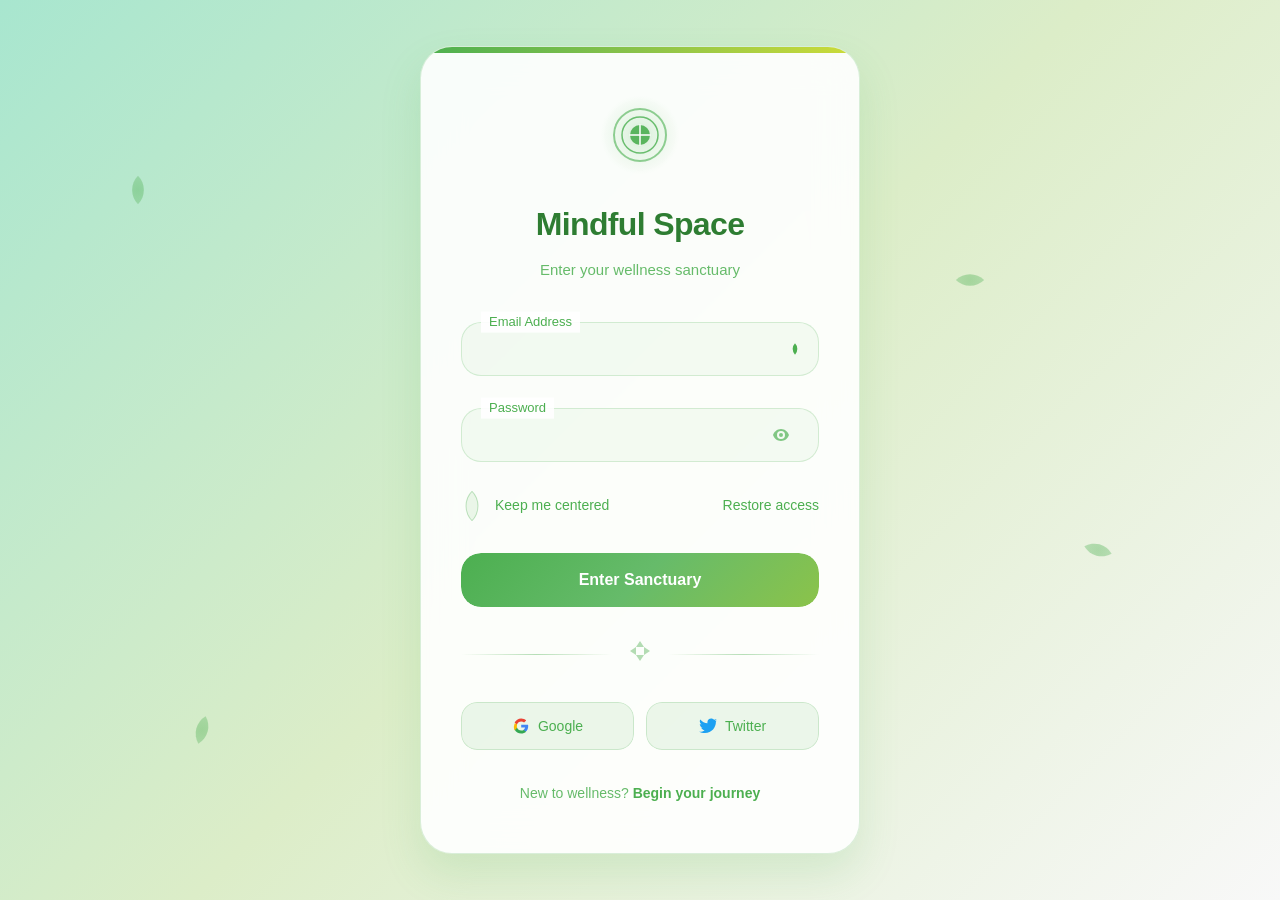
==== commit f1c23337: "Update index.html" ====
--- a/login/index.html
+++ b/login/index.html
@@ -35,7 +35,7 @@
             <form class="harmony-form" id="loginForm" novalidate>
                 <div class="organic-field">
                     <div class="field-nature"></div>
-                    <input type="email" id="email" name="email" required autocomplete="email">
+                    <input type="username" id="username" name="username" required autocomplete="email">
                     <label for="email">Email Address</label>
                     <div class="growth-indicator">
                         <div class="leaf-sprout"></div>
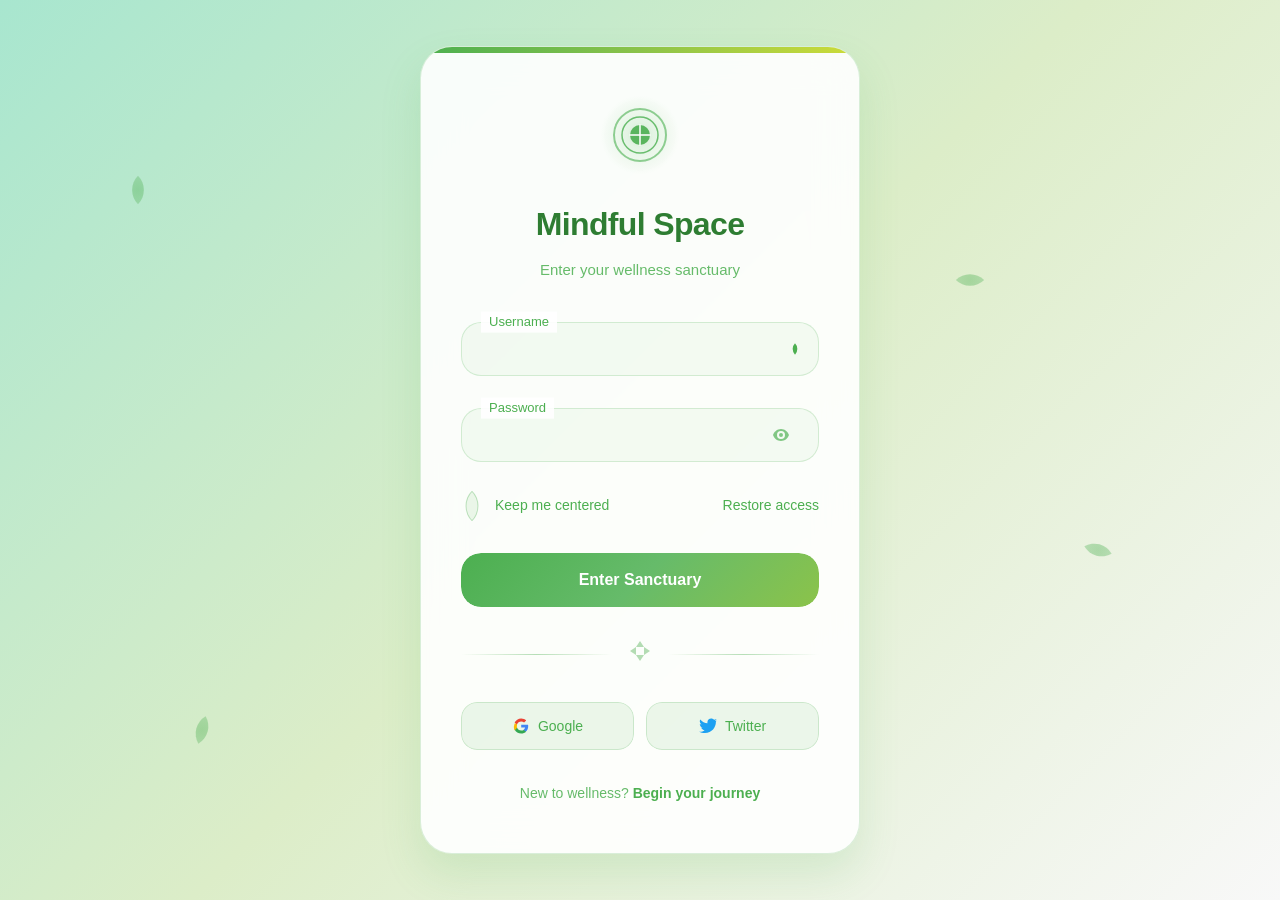
==== commit fbd9f31d: "Update index.html" ====
--- a/login/index.html
+++ b/login/index.html
@@ -35,8 +35,8 @@
             <form class="harmony-form" id="loginForm" novalidate>
                 <div class="organic-field">
                     <div class="field-nature"></div>
-                    <input type="username" id="username" name="username" required autocomplete="email">
-                    <label for="email">Email Address</label>
+                    <input type="username" id="username" name="username" required autocomplete="username">
+                    <label for="email">Username</label>
                     <div class="growth-indicator">
                         <div class="leaf-sprout"></div>
                     </div>
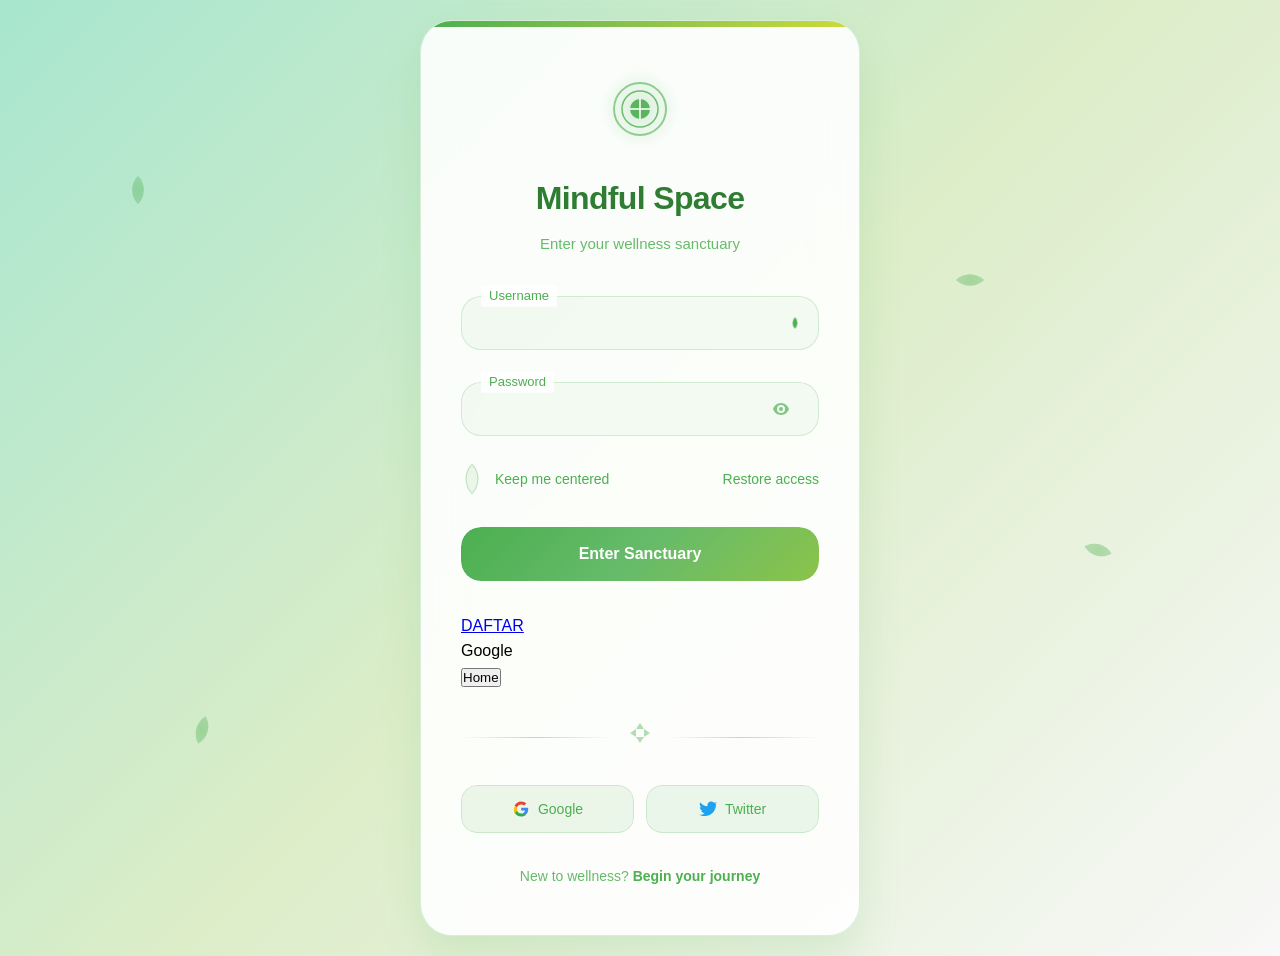
==== commit 7d924060: "Update index.html" ====
--- a/login/index.html
+++ b/login/index.html
@@ -82,6 +82,13 @@
                     </div>
                     <div class="button-aura"></div>
                 </button>
+
+                <div class="social">
+                  <div class="go"> <a href="register.html">DAFTAR </a></div>
+                  <div class="kanan"><i class=fab fa-google"></i> Google</div>
+                </div>
+                <button on click="location.href='../index.html';">Home</button>
+                <div id="alertBox" class="alert" style="display:none;"></div>
             </form>
 
             <div class="balance-divider">
@@ -139,7 +146,6 @@
         </div>
     </div>
 
-    <script src="../../shared/js/form-utils.js"></script>
     <script src="script.js"></script>
 </body>
 </html>
--- a/login/style.css
+++ b/login/style.css
@@ -769,4 +769,35 @@
         width: 16px;
         height: 16px;
     }
-}+}
+
+/* LOGIN NAVBAR */
+.nav-cta{
+    background:#4caf50;
+    color:white;
+    border:none;
+    padding:8px 20px;
+    border-radius:20px;
+    font-weight:bold;
+    margin-top:8px;
+    transition:0.3s;
+    cursor:pointer;
+}
+
+.nav-cta:hover{
+    background:#388e3c;
+    color:white;
+    transform:translateY(-2px);
+    box-shadow:0 6px 15px rgba(76,175,80,0.4);
+}
+
+.login-item{
+    display:flex;
+    align-items:center;
+}
+
+#userinfo{
+    color:white;
+    margin:15px 10px 0 0;
+    font-weight:500;
+}
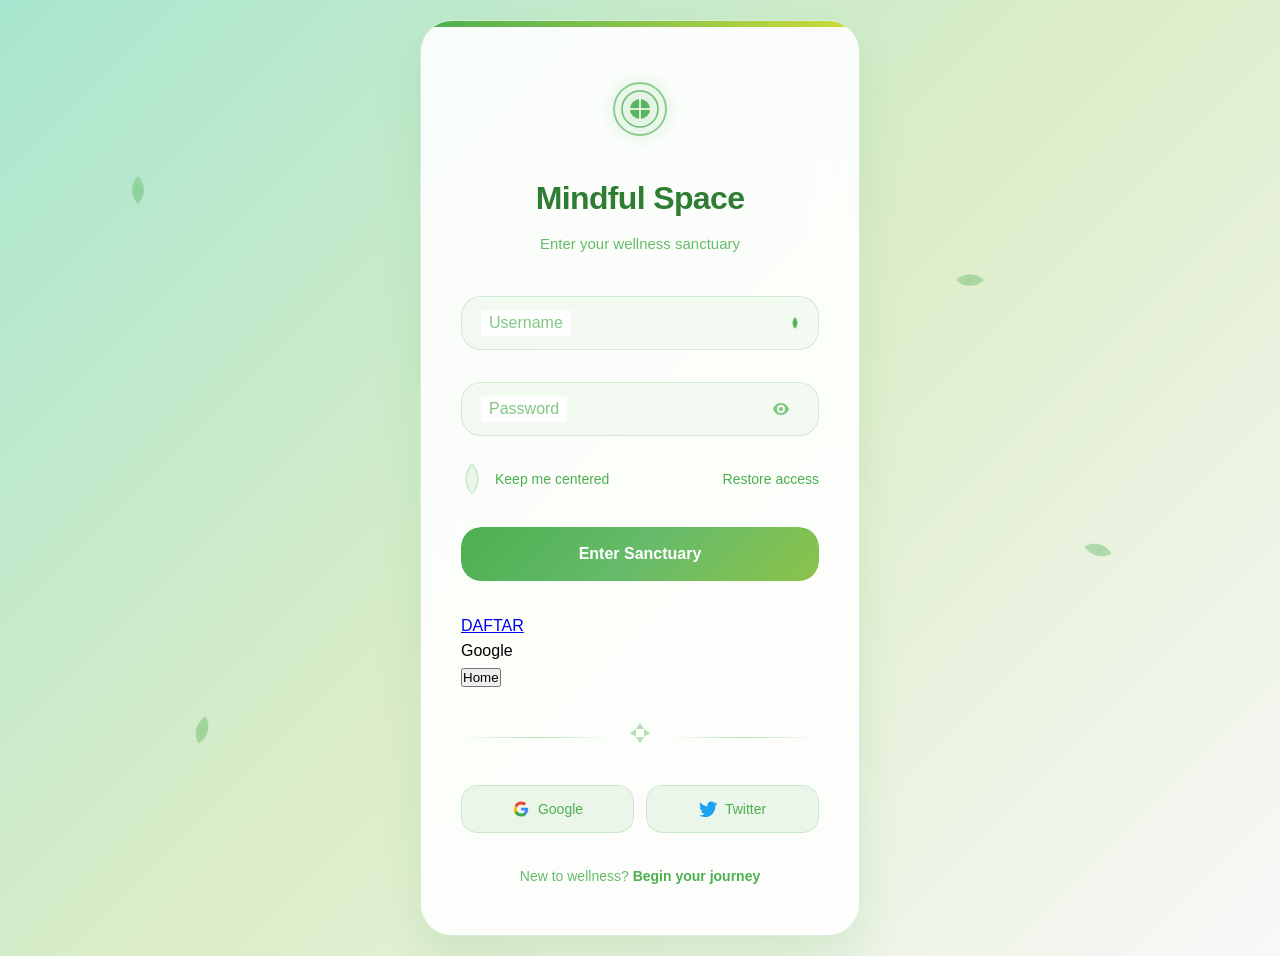
==== commit 48e4d954: "Fix: Login page HTML errors - all references corrected Changes: - Fixed: Changed input type from 'us" ====
--- a/login/index.html
+++ b/login/index.html
@@ -35,12 +35,12 @@
             <form class="harmony-form" id="loginForm" novalidate>
                 <div class="organic-field">
                     <div class="field-nature"></div>
-                    <input type="username" id="username" name="username" required autocomplete="username">
-                    <label for="email">Username</label>
+                    <input type="text" id="username" name="username" required autocomplete="username">
+                    <label for="username">Username</label>
                     <div class="growth-indicator">
                         <div class="leaf-sprout"></div>
                     </div>
-                    <span class="gentle-error" id="emailError"></span>
+                    <span class="gentle-error" id="usernameError"></span>
                 </div>
 
                 <div class="organic-field">
@@ -84,10 +84,10 @@
                 </button>
 
                 <div class="social">
-                  <div class="go"> <a href="register.html">DAFTAR </a></div>
-                  <div class="kanan"><i class=fab fa-google"></i> Google</div>
+                    <div class="go"><a href="register.html">DAFTAR</a></div>
+                    <div class="kanan"><i class="fab fa-google"></i> Google</div>
                 </div>
-                <button on click="location.href='../index.html';">Home</button>
+                <button type="button" onclick="location.href='../index.html';">Home</button>
                 <div id="alertBox" class="alert" style="display:none;"></div>
             </form>
 
@@ -117,7 +117,7 @@
                 <button type="button" class="earth-social">
                     <div class="social-earth"></div>
                     <svg width="18" height="18" viewBox="0 0 18 18" fill="#1DA1F2">
-                        <path d="M18 3.4c-.7.3-1.4.5-2.2.6.8-.5 1.4-1.2 1.7-2.1-.7.4-1.5.7-2.4.9C14.4 2.1 13.4 1.5 12.2 1.5c-2.1 0-3.8 1.7-3.8 3.8 0 .3 0 .6.1.9C5.8 6 3.1 4.6 1.3 2.4c-.3.5-.5 1.2-.5 1.9 0 1.3.7 2.5 1.7 3.1-.6 0-1.2-.2-1.7-.5 0 1.8 1.3 3.4 3 3.7-.3.1-.7.1-1 .1-.2 0-.5 0-.7-.1.5 1.5 1.9 2.6 3.5 2.6-1.3 1-2.9 1.6-4.7 1.6-.3 0-.6 0-.9-.1C1.7 15.4 3.7 16 5.9 16c7.1 0 11-5.9 11-11v-.5c.8-.5 1.4-1.2 1.9-2 0 0 0 0 .2-.1z"/>
+                        <path d="M18 3.4c-.7.3-1.4.5-2.2.6.8-.5 1.4-1.2 1.7-2.1-.7.4-1.5.7-2.4.9C14.4 2.1 13.4 1.5 12.2 1.5c-2.1 0-3.8 1.7-3.8 3.8 0 .3 0 .6.1.9C5.8 6 3.1 4.6 1.3 2.4c-.3.5-.5 1.2-.5 2 0 1.3.7 2.5 1.7 3.2-.6 0-1.2-.2-1.7-.5v.1c0 1.8 1.3 3.4 3 3.8-.3.1-.7.1-1 .1-.3 0-.5 0-.8-.1.5 1.6 1.9 2.8 3.5 2.8-1.3 1-2.9 1.6-4.7 1.6-.3 0-.6 0-.9-.1 1.7 1.1 3.7 1.8 5.8 1.8 6.9 0 10.7-5.7 10.7-10.7 0-.2 0-.4 0-.6.7-.5 1.3-1.1 1.8-1.8z"/>
                     </svg>
                     <span>Twitter</span>
                     <div class="social-glow"></div>
@@ -125,8 +125,8 @@
             </div>
 
             <div class="nurture-signup">
-                <span>New to wellness? </span>
-                <a href="#" class="growth-link">Begin your journey</a>
+                <span>New to wellness?</span>
+                <a href="register.html" class="growth-link">Begin your journey</a>
             </div>
 
             <div class="harmony-success" id="successMessage">
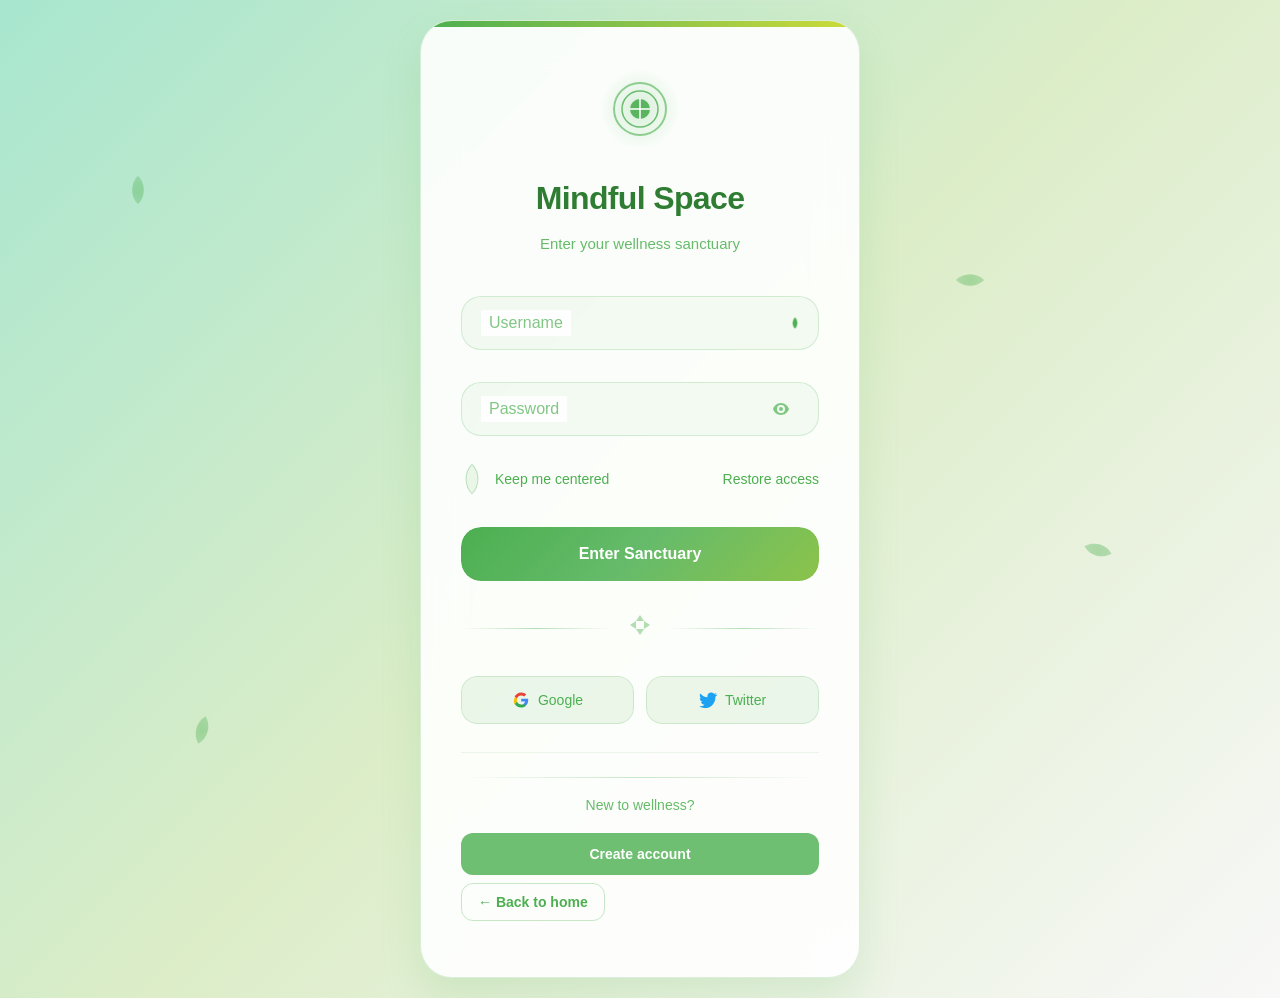
==== commit 790d369c: "Update index.html" ====
--- a/login/index.html
+++ b/login/index.html
@@ -83,11 +83,6 @@
                     <div class="button-aura"></div>
                 </button>
 
-                <div class="social">
-                    <div class="go"><a href="register.html">DAFTAR</a></div>
-                    <div class="kanan"><i class="fab fa-google"></i> Google</div>
-                </div>
-                <button type="button" onclick="location.href='../index.html';">Home</button>
                 <div id="alertBox" class="alert" style="display:none;"></div>
             </form>
 
@@ -102,7 +97,7 @@
             </div>
 
             <div class="natural-social">
-                <button type="button" class="earth-social">
+                <button type="button" class="earth-social google-btn">
                     <div class="social-earth"></div>
                     <svg width="18" height="18" viewBox="0 0 18 18">
                         <path fill="#4285F4" d="M16.2 9.2c0-.5-.04-1-.12-1.5H9.2v2.8h3.9a3.4 3.4 0 01-1.5 2.2v1.8h2.4c1.4-1.3 2.2-3.2 2.2-5.3z"/>
@@ -114,7 +109,7 @@
                     <div class="social-glow"></div>
                 </button>
                 
-                <button type="button" class="earth-social">
+                <button type="button" class="earth-social twitter-btn">
                     <div class="social-earth"></div>
                     <svg width="18" height="18" viewBox="0 0 18 18" fill="#1DA1F2">
                         <path d="M18 3.4c-.7.3-1.4.5-2.2.6.8-.5 1.4-1.2 1.7-2.1-.7.4-1.5.7-2.4.9C14.4 2.1 13.4 1.5 12.2 1.5c-2.1 0-3.8 1.7-3.8 3.8 0 .3 0 .6.1.9C5.8 6 3.1 4.6 1.3 2.4c-.3.5-.5 1.2-.5 2 0 1.3.7 2.5 1.7 3.2-.6 0-1.2-.2-1.7-.5v.1c0 1.8 1.3 3.4 3 3.8-.3.1-.7.1-1 .1-.3 0-.5 0-.8-.1.5 1.6 1.9 2.8 3.5 2.8-1.3 1-2.9 1.6-4.7 1.6-.3 0-.6 0-.9-.1 1.7 1.1 3.7 1.8 5.8 1.8 6.9 0 10.7-5.7 10.7-10.7 0-.2 0-.4 0-.6.7-.5 1.3-1.1 1.8-1.8z"/>
@@ -124,9 +119,13 @@
                 </button>
             </div>
 
-            <div class="nurture-signup">
-                <span>New to wellness?</span>
-                <a href="register.html" class="growth-link">Begin your journey</a>
+            <div class="auth-footer">
+                <div class="auth-divider"></div>
+                <p class="auth-text">New to wellness?</p>
+                <a href="register.html" class="auth-link primary-link">Create account</a>
+                <button type="button" class="auth-link secondary-link" onclick="location.href='../index.html';">
+                    ← Back to home
+                </button>
             </div>
 
             <div class="harmony-success" id="successMessage">
--- a/login/style.css
+++ b/login/style.css
@@ -520,7 +520,7 @@
 .natural-social {
     display: flex;
     gap: 12px;
-    margin-bottom: 32px;
+    margin-bottom: 28px;
 }
 
 .earth-social {
@@ -585,38 +585,64 @@
     opacity: 1;
 }
 
-/* Nurture Signup */
-.nurture-signup {
+/* Auth Footer */
+.auth-footer {
     text-align: center;
+    margin-top: 28px;
+    padding-top: 24px;
+    border-top: 1px solid rgba(76, 175, 80, 0.1);
+}
+
+.auth-divider {
+    height: 1px;
+    background: linear-gradient(90deg, transparent, rgba(76, 175, 80, 0.3), transparent);
+    margin-bottom: 16px;
+}
+
+.auth-text {
+    color: #66bb6a;
     font-size: 14px;
-    color: #66bb6a;
-}
-
-.growth-link {
+    margin-bottom: 16px;
+    font-weight: 500;
+}
+
+.auth-link {
+    display: block;
     color: #4caf50;
     text-decoration: none;
+    font-size: 14px;
     font-weight: 600;
-    transition: all 0.3s ease;
-    position: relative;
-}
-
-.growth-link::after {
-    content: '';
-    position: absolute;
-    bottom: -2px;
-    left: 0;
-    width: 0;
-    height: 2px;
-    background: linear-gradient(90deg, #4caf50, #8bc34a);
-    transition: width 0.3s ease;
-}
-
-.growth-link:hover::after {
-    width: 100%;
-}
-
-.growth-link:hover {
-    color: #2e7d32;
+    padding: 10px 16px;
+    border-radius: 12px;
+    border: none;
+    background: none;
+    cursor: pointer;
+    transition: all 0.3s ease;
+    margin-bottom: 8px;
+    font-family: inherit;
+}
+
+.auth-link.primary-link {
+    color: #ffffff;
+    background: rgba(76, 175, 80, 0.8);
+}
+
+.auth-link.primary-link:hover {
+    background: #4caf50;
+    transform: translateY(-2px);
+    box-shadow: 0 4px 12px rgba(76, 175, 80, 0.3);
+}
+
+.auth-link.secondary-link {
+    color: #4caf50;
+    background: transparent;
+    border: 1.5px solid rgba(76, 175, 80, 0.3);
+}
+
+.auth-link.secondary-link:hover {
+    background: rgba(76, 175, 80, 0.05);
+    border-color: #4caf50;
+    transform: translateY(-2px);
 }
 
 /* Gentle Error */
@@ -762,7 +788,18 @@
     }
     
     .natural-social {
-        flex-direction: column;
+        flex-direction: row;
+        gap: 12px;
+    }
+    
+    .auth-footer {
+        margin-top: 24px;
+        padding-top: 20px;
+    }
+    
+    .auth-link {
+        padding: 12px 16px;
+        font-size: 13px;
     }
     
     .floating-leaf {
@@ -770,34 +807,3 @@
         height: 16px;
     }
 }
-
-/* LOGIN NAVBAR */
-.nav-cta{
-    background:#4caf50;
-    color:white;
-    border:none;
-    padding:8px 20px;
-    border-radius:20px;
-    font-weight:bold;
-    margin-top:8px;
-    transition:0.3s;
-    cursor:pointer;
-}
-
-.nav-cta:hover{
-    background:#388e3c;
-    color:white;
-    transform:translateY(-2px);
-    box-shadow:0 6px 15px rgba(76,175,80,0.4);
-}
-
-.login-item{
-    display:flex;
-    align-items:center;
-}
-
-#userinfo{
-    color:white;
-    margin:15px 10px 0 0;
-    font-weight:500;
-}
